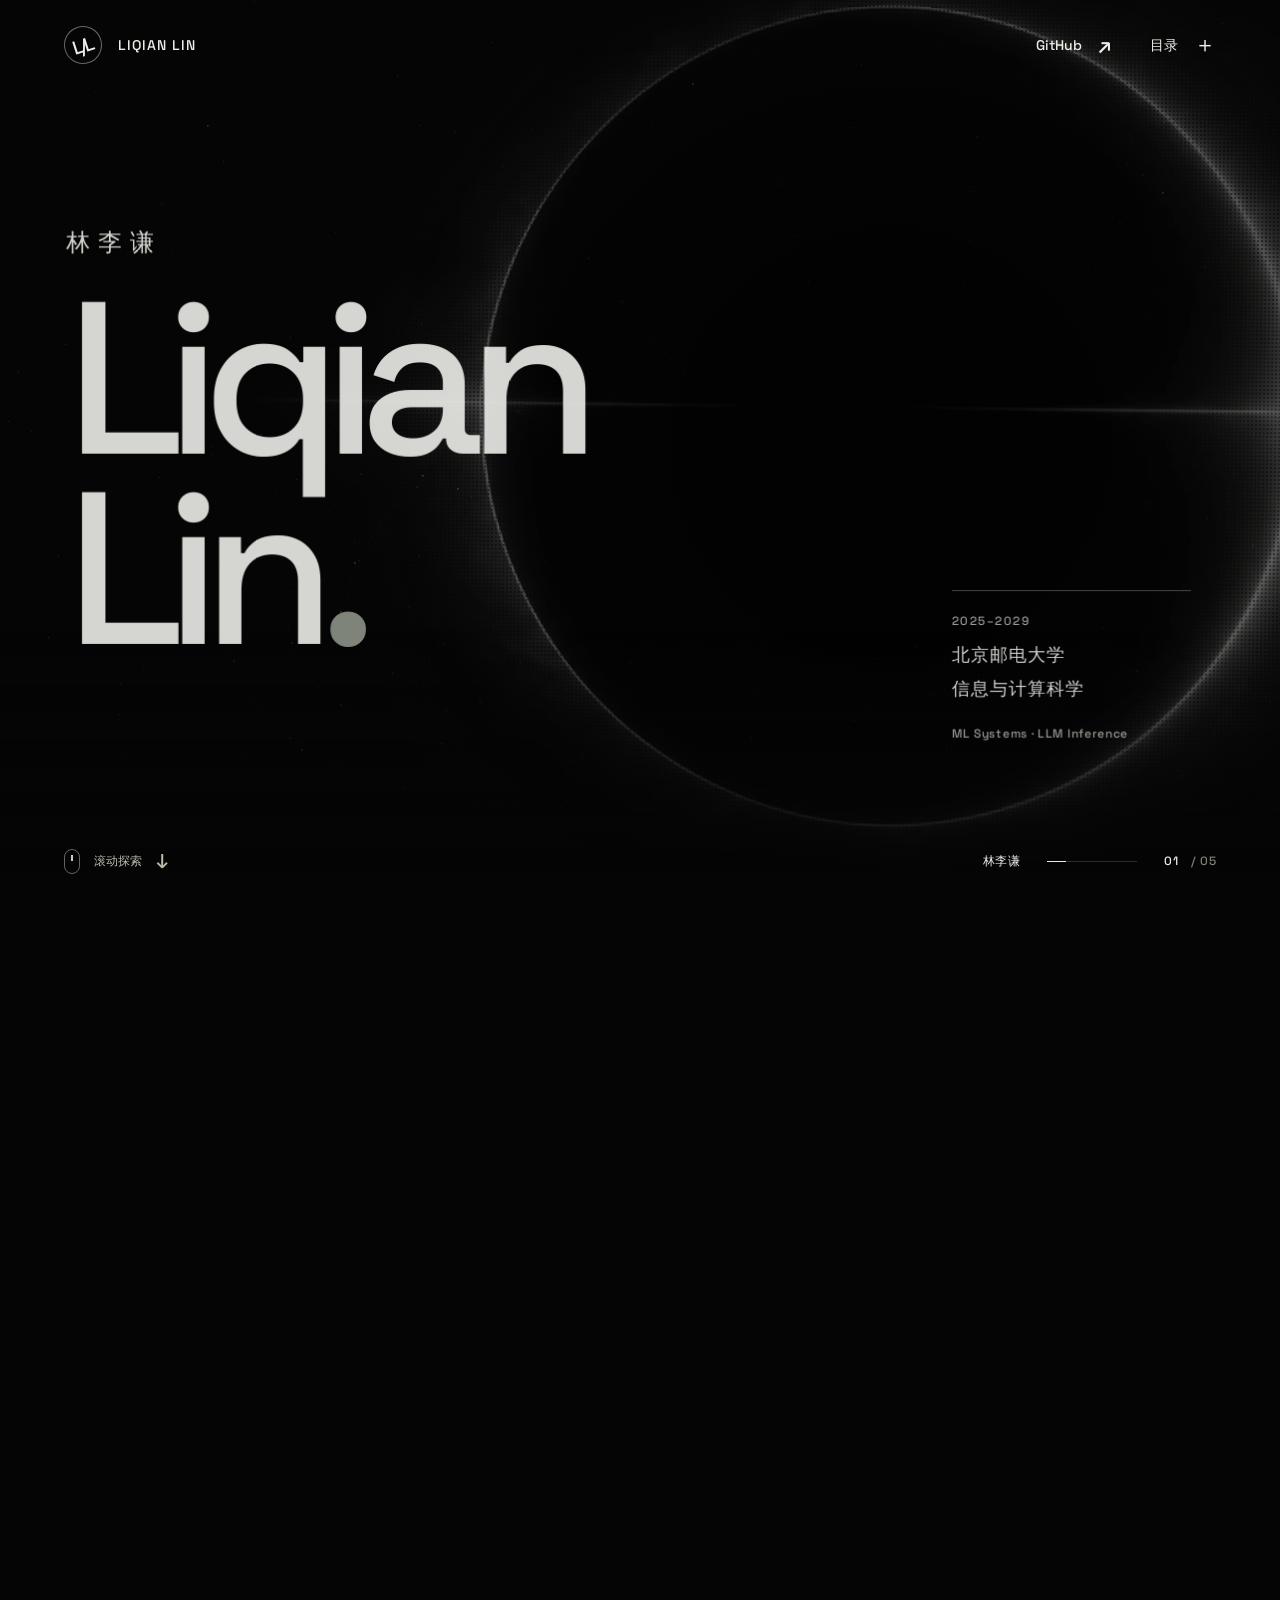
==== index.html @ a73f1a4a "Restore v6 and add BUPT study period" ====
<!doctype html>
<html lang="zh-CN">
<head>
  <meta charset="utf-8">
  <meta name="viewport" content="width=device-width,initial-scale=1">
  <meta name="theme-color" content="#050505">
  <meta name="description" content="林李谦 Liqian Lin，北京邮电大学信息与计算科学专业。vLLM、Mooncake 开源贡献，KV Cache 研究与博客。">
  <title>林李谦 Liqian Lin</title>
  <link rel="icon" href="./favicon.svg" type="image/svg+xml">
  <link rel="preload" href="./space-grotesk.ttf" as="font" type="font/ttf" crossorigin>
  <link rel="stylesheet" href="./styles.css?v=6-restored">
  <script src="./script.js?v=6-restored" defer></script>
  <script src="./activity.js?v=6" defer></script>
</head>
<body>
  <a class="skip-link" href="#home">跳到正文</a>
  <div class="universe" aria-hidden="true">
    <canvas id="star-field"></canvas>
    <div class="moon"><img src="./eclipse.webp" width="1672" height="941" alt=""><div class="moon-grain"></div></div>
    <div class="horizon"></div>
  </div>
  <header class="site-header">
    <a class="brand" href="#home" aria-label="林李谦 首页"><span class="brand-symbol" aria-hidden="true">L/L</span><span>LIQIAN LIN</span></a>
    <div class="header-actions"><a href="https://github.com/jacklin78911-collab" target="_blank" rel="noopener noreferrer">GitHub <span aria-hidden="true">↗</span></a><button id="index-toggle" aria-haspopup="dialog" aria-controls="site-index">目录 <span aria-hidden="true">＋</span></button></div>
  </header>

  <main class="chapters" aria-label="个人主页">
    <section class="chapter is-active" id="home" aria-labelledby="home-title" data-label="林李谦">
      <div class="chapter-content home-layout">
        <div class="hero-heading"><p class="kicker">林李谦</p><h1 id="home-title">Liqian<br>Lin<span class="name-period">.</span></h1></div>
        <div class="identity-details"><p class="study-period">2025–2029</p><p>北京邮电大学</p><p>信息与计算科学</p><span>ML Systems · LLM Inference</span></div>
        
      </div>
    </section>

    <section class="chapter" id="vllm" aria-labelledby="vllm-title" data-label="vLLM">
      <div class="chapter-content work-layout">
        <div class="work-heading"><p class="kicker">01 / OPEN SOURCE</p><h2 id="vllm-title">vLLM<span class="name-period">.</span></h2><p class="work-domain">KV OFFLOADING</p><div class="signal-diagram" aria-hidden="true"><span>REQUEST</span><i></i><span>CONTEXT</span><i></i><span>CACHE</span></div></div>
        <div class="work-copy">
          <p class="section-label">核心贡献</p>
          <h3>请求上下文<br>传入缓存策略。</h3>
          <p class="description">将 ReqContext 从 CPUOffloadingManager 传入 CachePolicy.touch，为感知请求的缓存策略提供上下文。</p>
          <div class="feed" id="vllm-feed" aria-label="vLLM 最近贡献"><a class="activity-row" href="https://github.com/vllm-project/vllm/pull/47744" target="_blank" rel="noopener noreferrer"><span class="activity-main"><strong>Pass request context to CPU offload cache policy touch</strong><small>#47744 · 2026.07.08</small></span><span class="pr-state merged">已合并</span><span class="link-arrow" aria-hidden="true">↗</span></a></div>
          <a class="inline-link" href="https://github.com/vllm-project/vllm/issues/45405" target="_blank" rel="noopener noreferrer">RFC #45405 <span>请求感知的 KV 驱逐策略</span><b aria-hidden="true">↗</b></a>
          <details class="research-detail"><summary>KV Cache 分层研究 <span aria-hidden="true">＋</span></summary><div><p>在报告的受控多轮负载中，前缀恢复将第二轮首 token 延迟从 661 ms 降至 158 ms。容量受限时，所测 LRU / ARC 未恢复完整前缀。</p><a class="inline-link" href="https://github.com/jacklin78911-collab/kv-cache-tiering-study/raw/main/kv-tiering-technical-report.pdf" target="_blank" rel="noopener noreferrer">技术报告 <b aria-hidden="true">↗</b></a><a class="inline-link" href="https://github.com/jacklin78911-collab/kv-cache-tiering-study" target="_blank" rel="noopener noreferrer">研究仓库 <b aria-hidden="true">↗</b></a></div></details>
          <p class="sync-status" id="vllm-sync">数据截至 2026.09.11</p>
        </div>
      </div>
    </section>

    <section class="chapter" id="mooncake" aria-labelledby="mooncake-title" data-label="Mooncake">
      <div class="chapter-content work-layout">
        <div class="work-heading"><p class="kicker">02 / OPEN SOURCE</p><h2 id="mooncake-title" class="moon-title">Moon<br>cake<span class="name-period">.</span></h2><p class="work-domain">TRANSFER ENGINE / TENT</p></div>
        <div class="work-copy">
          <h3>TCP 传输与资源管理。</h3>
          <p class="description">TCP 连接生命周期、并行通道、内存注册，以及传输任务的完成与回收。</p>
          <div class="feed" id="mooncake-feed" aria-label="Mooncake 最近贡献"><a class="activity-row" href="https://github.com/kvcache-ai/Mooncake/pull/4051" target="_blank" rel="noopener noreferrer"><span class="activity-main"><strong>[Bugfix] Fix GIL misuse in TENT Python guard exits</strong><small>#4051 · 2026.09.11</small></span><span class="pr-state open">进行中</span><span class="link-arrow" aria-hidden="true">↗</span></a><a class="activity-row" href="https://github.com/kvcache-ai/Mooncake/pull/4001" target="_blank" rel="noopener noreferrer"><span class="activity-main"><strong>[TENT] Fix standard TCP completion, permissions and task accounting</strong><small>#4001 · 2026.09.11</small></span><span class="pr-state merged">已合并</span><span class="link-arrow" aria-hidden="true">↗</span></a><a class="activity-row" href="https://github.com/kvcache-ai/Mooncake/pull/4002" target="_blank" rel="noopener noreferrer"><span class="activity-main"><strong>[TENT] Revoke registrations removed by failed batch rollback</strong><small>#4002 · 2026.09.11</small></span><span class="pr-state merged">已合并</span><span class="link-arrow" aria-hidden="true">↗</span></a></div>
          <a class="inline-link" href="https://github.com/kvcache-ai/Mooncake/pulls?q=is%3Apr+author%3Ajacklin78911-collab" target="_blank" rel="noopener noreferrer">全部贡献 <b aria-hidden="true">↗</b></a>
          <p class="sync-status" id="mooncake-sync">数据截至 2026.09.11</p>
        </div>
      </div>
    </section>

    <section class="chapter" id="glossa" aria-labelledby="glossa-title" data-label="Glossa">
      <div class="chapter-content work-layout">
        <div class="work-heading"><p class="kicker">03 / PROJECT</p><h2 id="glossa-title">Glossa<span class="name-period">.</span></h2><p class="work-domain">CHROME EXTENSION</p><span class="glossa-glyph" aria-hidden="true">[ g ]</span></div>
        <div class="work-copy glossa-copy"><p class="section-label">论文阅读工具</p><h3>阅读批注与<br>多模型提问。</h3><p class="description">保存原文与追问，回溯阅读来源；将问题带到多个模型的网页中讨论。</p><div class="glossa-example" aria-hidden="true"><span>01</span><div><span class="quote-line"></span><span class="quote-line short"></span><i></i><span class="question-line">?</span><span class="source-line">↗ source</span></div></div><a class="solid-link" href="https://github.com/jacklin78911-collab/glossa-github-repo" target="_blank" rel="noopener noreferrer">源码与安装 <span aria-hidden="true">↗</span></a></div>
      </div>
    </section>

    <section class="chapter" id="blog" aria-labelledby="blog-title" data-label="博客">
      <div class="chapter-content work-layout">
        <div class="work-heading"><p class="kicker">04 / BLOG</p><h2 id="blog-title">Notes<span class="name-period">.</span></h2><p class="work-domain">博客</p></div>
        <div class="work-copy blog-copy"><div class="blog-heading"><span>文章</span><span id="post-count">00</span></div><div id="posts"><p class="empty-posts">暂未发布文章。</p></div><a class="inline-link blog-github" href="https://github.com/jacklin78911-collab" target="_blank" rel="noopener noreferrer">@jacklin78911-collab <b aria-hidden="true">↗</b></a></div>
      </div>
    </section>
  </main>

  <footer class="scene-footer"><button class="next-scene" id="next-scene"><span class="wheel-icon" aria-hidden="true"><i></i></span><span id="scroll-label">滚动探索</span><span aria-hidden="true">↓</span></button><div class="scene-position"><span id="current-label">林李谦</span><span class="position-track"><i id="position-fill"></i></span><span id="current-number">01</span><span class="position-total">/ 05</span></div></footer>
  <dialog id="site-index" aria-labelledby="index-title"><div class="index-heading"><span id="index-title">目录</span><button id="index-close" aria-label="关闭目录">×</button></div><nav aria-label="章节导航"><a href="#home"><span>00</span>林李谦</a><a href="#vllm"><span>01</span>vLLM</a><a href="#mooncake"><span>02</span>Mooncake</a><a href="#glossa"><span>03</span>Glossa</a><a href="#blog"><span>04</span>博客</a></nav></dialog>
  <noscript><style>#index-toggle,.scene-footer{display:none}.chapter{min-height:100svh}.universe{opacity:.35}</style></noscript>
</body>
</html>
---- styles.css ----
@font-face{font-family:Space Grotesk;src:url('./space-grotesk.ttf') format('truetype');font-weight:500;font-style:normal;font-display:swap}
:root{color-scheme:dark;--paper:#eeeee9;--muted:#92948f;--line:#ffffff26;--gutter:clamp(24px,5vw,90px);--font:"Space Grotesk","PingFang SC","Microsoft YaHei",sans-serif}
*{box-sizing:border-box}
html{background:#050505;scrollbar-width:none}html::-webkit-scrollbar{display:none}
body{margin:0;color:var(--paper);font-family:var(--font);font-weight:400;-webkit-font-smoothing:antialiased;background:#050505}
a{color:inherit;text-decoration:none}button{font:inherit;color:inherit;background:none;border:0;cursor:pointer}button,a{-webkit-tap-highlight-color:transparent}::selection{background:#eee;color:#111}
button:focus-visible,a:focus-visible,summary:focus-visible{outline:2px solid #f7f7f0;outline-offset:6px}
.skip-link{position:fixed;left:24px;top:10px;z-index:50;background:white;color:black;padding:12px 18px;transform:translateY(-180%)}.skip-link:focus{transform:none}
.site-header{position:fixed;top:0;left:var(--gutter);right:var(--gutter);height:90px;z-index:20;display:flex;align-items:center;justify-content:space-between}
.brand{display:flex;align-items:center;gap:16px;font-size:14px;letter-spacing:1px}.brand-symbol{font-size:19px;letter-spacing:-3px;border:1px solid #ffffff65;border-radius:50%;width:38px;height:38px;display:grid;place-items:center;padding-right:3px;transform:rotate(-18deg)}
.header-actions{display:flex;align-items:center;gap:38px;font-size:14px}.header-actions a,.header-actions button{display:flex;align-items:center;gap:16px;padding:12px 0}.header-actions span{font-size:22px}
.universe{position:fixed;inset:0;overflow:hidden;pointer-events:none;isolation:isolate}
#star-field{position:absolute;inset:0;width:100%;height:100%;opacity:.85}
.moon{position:absolute;width:110vw;height:110vw;left:72%;top:49%;transform:translate(-50%,-50%);will-change:transform,opacity;mask-image:radial-gradient(ellipse,black 15%,transparent 66%)}
.moon img{position:absolute;width:178%;height:auto;left:50%;top:50%;transform:translate(-50%,-50%);max-width:none;opacity:.86}
.moon-grain{position:absolute;inset:0;background-image:radial-gradient(#050505 1.3px,transparent 1.5px);background-size:4px 4px;mask-image:radial-gradient(circle,transparent 12%,black 55%,transparent 68%);opacity:.75}
.horizon{position:absolute;left:0;right:0;bottom:0;height:30%;background:linear-gradient(0deg,#050505,transparent)}
.chapter{position:relative;min-height:100svh;display:flex;align-items:center;justify-content:center}
.chapter-content{position:relative;width:calc(100% - var(--gutter)*2);height:calc(100svh - 190px);min-height:340px;margin:auto}
.home-layout{display:flex;align-items:center}
.hero-heading .kicker{font-size:24px;letter-spacing:8px;margin-bottom:24px;color:#ecece5}
h1{font-size:clamp(100px,min(17vw,26vh),240px);font-weight:500;letter-spacing:-.085em;line-height:.88;margin:0}
.name-period{color:#8d9488}
.identity-details{position:absolute;right:2%;bottom:8%;width:240px;padding-top:22px;border-top:1px solid #ffffff50}
.identity-details p{margin:0 0 8px;font-size:18px;letter-spacing:1px;line-height:1.45}
.identity-details span{display:block;margin-top:24px;color:#a8ada3;font-size:12px;letter-spacing:.7px}
.kicker{font-size:12px;letter-spacing:2.2px;color:#a7aaa1;margin:0 0 30px;line-height:1.5}
.work-layout{display:grid;grid-template-columns:minmax(0,1.1fr) minmax(0,1fr);gap:8%;align-items:center}
.work-heading{position:relative;align-self:center}
.work-heading h2{font-size:clamp(68px,10.5vw,165px);font-weight:500;letter-spacing:-.078em;line-height:.9;margin:0 0 32px}
.work-domain{font-size:12px;letter-spacing:2px;color:#a4aaa0;margin:0;line-height:1.8}
.work-copy{max-height:100%;overflow-y:auto;overflow-x:hidden;padding:4px 4px 8px;scrollbar-width:thin;scrollbar-color:#444 transparent;overscroll-behavior-y:auto}
.section-label{margin:0 0 22px;color:#a7ada1;font-size:12px;letter-spacing:1px}
.work-copy h3{font-size:clamp(27px,2.65vw,40px);font-weight:500;letter-spacing:-1px;line-height:1.35;margin:0 0 22px}
.description{font-size:16px;color:#bec1b8;line-height:1.85;margin:0 0 25px;overflow-wrap:anywhere}
.signal-diagram{display:flex;gap:12px;align-items:center;color:#88917f;font-size:10px;letter-spacing:1px;margin-top:74px;max-width:330px}
.signal-diagram i{height:1px;background:linear-gradient(90deg,#ffffff20,#ffffff70);flex:1;min-width:15px;position:relative}.signal-diagram i::after{content:"";position:absolute;width:4px;height:4px;right:0;top:-1.5px;background:#b9c2af}
.feed{border-top:1px solid var(--line);margin:0}
.activity-row{display:flex;gap:14px;align-items:center;padding:16px 0;border-bottom:1px solid var(--line);transition:background .2s,padding .25s;min-width:0}
.activity-row:hover{padding-left:8px;background:#ffffff04}
.activity-main{min-width:0;flex:1}.activity-main strong{font-size:14px;font-weight:500;line-height:1.55;display:block;overflow-wrap:anywhere}.activity-main small{font-size:12px;color:#8f9786;display:block;margin-top:6px;line-height:1.5}
.pr-state{font-size:11px;white-space:nowrap;color:#aeb89e;align-self:flex-start;margin-top:4px}.pr-state.merged{color:#c2bfd7}.pr-state.closed{color:#a09790}.link-arrow{font-size:20px;align-self:flex-start;margin-top:2px;color:#a7aca0}
.inline-link{display:flex;align-items:center;gap:14px;font-size:13px;line-height:1.7;padding:15px 0;color:#e0e5d7}.inline-link>span{font-size:12px;color:#939c88}.inline-link b{font-size:19px;font-weight:400;margin-left:auto;transition:transform .2s}.inline-link:hover b{transform:translate(3px,-3px)}
.research-detail{border-top:1px solid var(--line);border-bottom:1px solid var(--line);font-size:13px}.research-detail summary{display:flex;align-items:center;justify-content:space-between;list-style:none;padding:15px 0;cursor:pointer}.research-detail summary::-webkit-details-marker{display:none}.research-detail summary span{font-size:19px;transition:transform .2s}.research-detail[open] summary span{transform:rotate(45deg)}.research-detail>div{padding:0 0 10px}.research-detail p{font-size:14px;line-height:1.8;color:#a4ae99;margin:0 0 8px}.research-detail .inline-link{display:inline-flex;margin-right:28px;padding:7px 0}
.sync-status{font-size:11px;color:#858d7c;letter-spacing:.1px;margin:14px 0 0;line-height:1.5}
.glossa-glyph{display:block;font-size:74px;letter-spacing:-5px;margin-top:45px;color:#a6b79780}
.glossa-example{display:flex;gap:22px;border-top:1px solid var(--line);border-bottom:1px solid var(--line);padding:24px 0 20px;margin:8px 0 27px;color:#87947c}.glossa-example>span{font-size:12px}.glossa-example>div{position:relative;flex:1;padding:0 0 8px}.quote-line{display:block;height:3px;background:#bec8b440;width:82%;margin:8px 0 13px}.quote-line.short{width:56%}.glossa-example i{display:block;height:26px;border-left:1px solid #bcc6ad50;margin:19px 0 8px 12px}.question-line{display:block;width:29px;height:29px;text-align:center;line-height:27px;border:1px solid #bac6aa60;border-radius:50%;font-size:15px}.source-line{position:absolute;right:0;bottom:12px;font-size:12px}
.solid-link{display:inline-flex;align-items:center;justify-content:space-between;gap:55px;background:#e2e7da;color:#111810;padding:14px 20px;font-size:14px;border-radius:2px;box-shadow:0 3px 0 #646e59;transition:transform .3s,box-shadow .3s}.solid-link span{font-size:21px}.solid-link:hover{transform:translateY(-4px);box-shadow:0 7px 0 #424b38}.solid-link:active{transform:translateY(2px);box-shadow:0 1px 0 #646e59}
.blog-copy{min-height:240px;display:flex;flex-direction:column}.blog-heading{display:flex;justify-content:space-between;padding-bottom:17px;border-bottom:1px solid var(--line);font-size:13px;color:#b6bdac}.empty-posts{font-size:18px;color:#a0aa93;margin:50px 0 80px}.blog-github{margin-top:auto;font-size:12px;color:#a0aa93}.post-row{display:block;border-bottom:1px solid var(--line);padding:20px 0}.post-row small{font-size:12px;color:var(--muted)}.post-row h3{font-size:20px;line-height:1.5;margin:10px 0}.post-row p{font-size:14px;color:#aeb8a1;line-height:1.8;margin:0}
.scene-footer{position:fixed;bottom:0;left:var(--gutter);right:var(--gutter);height:78px;z-index:20;display:flex;align-items:center;justify-content:space-between;gap:20px}
.next-scene{display:flex;align-items:center;gap:14px;font-size:12px;color:#b6bfab;padding:10px 0}.next-scene:disabled{cursor:default;opacity:.5}.next-scene>span:last-child{font-size:20px}
.wheel-icon{width:16px;height:25px;border:1px solid #ffffff60;border-radius:9px;position:relative}.wheel-icon i{position:absolute;width:2px;height:6px;left:6px;top:5px;background:#c7cfc0}
.scene-position{display:flex;align-items:center;gap:13px;font-size:12px;letter-spacing:.5px}.position-total{color:#7b8571}.position-track{width:90px;height:1px;background:#ffffff28;margin:0 14px}.position-track i{display:block;height:1px;width:20%;background:#e7eee0;transform-origin:left}
#site-index{position:fixed;inset:0;margin:0 0 0 auto;width:min(440px,100%);max-width:100%;height:100%;max-height:100%;background:#10120fee;color:#f0f3e9;border:0;border-left:1px solid #ffffff30;padding:25px 42px;backdrop-filter:blur(25px);z-index:100}#site-index::backdrop{background:#0009;backdrop-filter:blur(7px)}
.index-heading{display:flex;justify-content:space-between;align-items:center;height:50px;font-size:12px;color:#a4af98}.index-heading button{font-size:32px;padding:8px}
#site-index nav{display:flex;flex-direction:column;margin-top:60px}#site-index nav a{display:flex;align-items:baseline;gap:28px;font-size:29px;letter-spacing:-1px;padding:22px 0;border-bottom:1px solid var(--line)}#site-index nav a span{font-size:12px;color:#89977a;letter-spacing:0}#site-index nav a:hover{padding-left:7px}
.js{scroll-snap-type:y mandatory}
.js .chapter{position:fixed;inset:0;opacity:0;pointer-events:none;min-height:0;will-change:opacity,transform;transform:translate3d(0,70px,0)}
.js .chapter.is-active{pointer-events:auto}
.scroll-step{height:100svh;scroll-snap-align:start;scroll-snap-stop:always}
@media(min-width:1500px){.chapter-content{height:calc(100svh - 220px);max-width:1600px}.work-copy{max-width:590px}.description{font-size:18px}.activity-main strong{font-size:16px}.activity-row{padding:20px 0}.inline-link{font-size:14px}.section-label{font-size:14px}.hero-heading .kicker{font-size:28px}.identity-details{width:300px}.identity-details p{font-size:21px}}
@media(max-width:1000px){.work-layout{grid-template-columns:minmax(0,.95fr) minmax(0,1.1fr);gap:7%}.work-heading h2{font-size:clamp(62px,10vw,100px)}.activity-row{gap:10px;padding:13px 0}.activity-main strong{font-size:13px}.link-arrow{display:none}.work-copy h3{font-size:28px}.description{font-size:15px}.section-label{margin-bottom:18px}.identity-details{right:0;width:210px}.hero-heading .kicker{font-size:22px}}
@media(max-width:700px){
  :root{--gutter:24px}.site-header{height:74px}.brand{gap:10px;font-size:11px;letter-spacing:.4px}.brand-symbol{width:31px;height:31px;font-size:16px}.header-actions{gap:22px;font-size:12px}.header-actions a,.header-actions button{gap:8px}.header-actions span{font-size:18px}
  .chapter-content{height:calc(100svh - 154px);min-height:0}.home-layout{align-items:flex-start;padding-top:12vh}.hero-heading .kicker{font-size:20px;margin-bottom:23px}.hero-heading h1{font-size:clamp(104px,23vw,160px);letter-spacing:-.08em}.identity-details{bottom:5%;right:0;left:0;width:100%;padding-top:20px}.identity-details p{font-size:16px;margin-bottom:7px}.identity-details span{font-size:11px;margin-top:17px}
  .work-layout{display:flex;flex-direction:column;align-items:stretch;gap:26px;justify-content:center}.work-heading{align-self:stretch}.kicker{font-size:11px;letter-spacing:1.4px;margin-bottom:16px}.work-heading h2{font-size:clamp(57px,15vw,90px);letter-spacing:-.07em;line-height:.95;margin-bottom:15px}.moon-title br{display:none}.work-domain{font-size:10px;letter-spacing:1.4px}.signal-diagram,.glossa-glyph{display:none}
  .work-copy{max-height:calc(100% - 145px);padding:0 2px 5px;flex-shrink:1}.section-label{display:none}.work-copy h3{font-size:22px;line-height:1.4;margin-bottom:13px}.work-copy h3 br{display:none}.description{font-size:14px;line-height:1.8;margin-bottom:18px}.activity-row{padding:12px 0;gap:10px}.activity-main strong{font-size:13px}.activity-main small{font-size:11px;margin-top:4px}.pr-state{font-size:10px}.inline-link{font-size:12px;padding:12px 0;gap:10px}.inline-link>span{font-size:11px}.research-detail{font-size:12px}.research-detail summary{padding:12px 0}.research-detail p{font-size:13px}.sync-status{font-size:10px;margin-top:10px}
  .glossa-example{padding:15px 0;margin:0 0 20px}.quote-line{margin:6px 0 10px}.glossa-example i{height:13px;margin-top:10px}.solid-link{font-size:13px;padding:11px 17px}.blog-copy{min-height:240px}.blog-heading{font-size:12px}.empty-posts{font-size:17px;margin:40px 0 60px}
  .scene-footer{height:66px;gap:12px}.next-scene{font-size:11px;gap:10px}.scene-position{font-size:11px;gap:8px}.position-track{width:36px;margin:0 4px}#current-label{display:none}
  .moon{width:170vw;left:80%;top:38%;opacity:.65}.horizon{height:45%}
}
@media(max-height:680px) and (min-width:701px){.site-header{height:72px}.chapter-content{height:calc(100svh - 154px)}.scene-footer{height:64px}.work-copy h3{font-size:27px;margin-bottom:16px}.description{font-size:14px;line-height:1.75;margin-bottom:18px}.section-label{margin-bottom:15px}.activity-row{padding:11px 0}.research-detail summary{padding:11px 0}.work-heading h2{font-size:clamp(68px,10vw,130px)}.signal-diagram{margin-top:45px}}
@media(max-width:360px){:root{--gutter:20px}.header-actions{gap:15px}.brand{font-size:10px}.work-layout{gap:20px}.work-copy h3{font-size:20px}.work-heading h2{font-size:54px}.work-domain{font-size:9px}.activity-main strong{font-size:12px}.pr-state{font-size:9px}}
@media(prefers-reduced-motion:reduce){*,*::before,*::after{scroll-behavior:auto!important;transition:none!important;animation:none!important}.js .chapter{transform:none!important}.solid-link:hover,.solid-link:active{transform:none}}


.pr-state,.sync-status{font-size:12px}
@media(max-width:700px){.description{font-size:16px}.activity-main small,.pr-state,.sync-status{font-size:12px}.feed .activity-row:nth-child(n+3){display:none}}
html:has(#site-index[open]){overflow:hidden}

.identity-details .study-period{font-size:12px;letter-spacing:1.5px;color:#a8ada3;margin-bottom:12px}
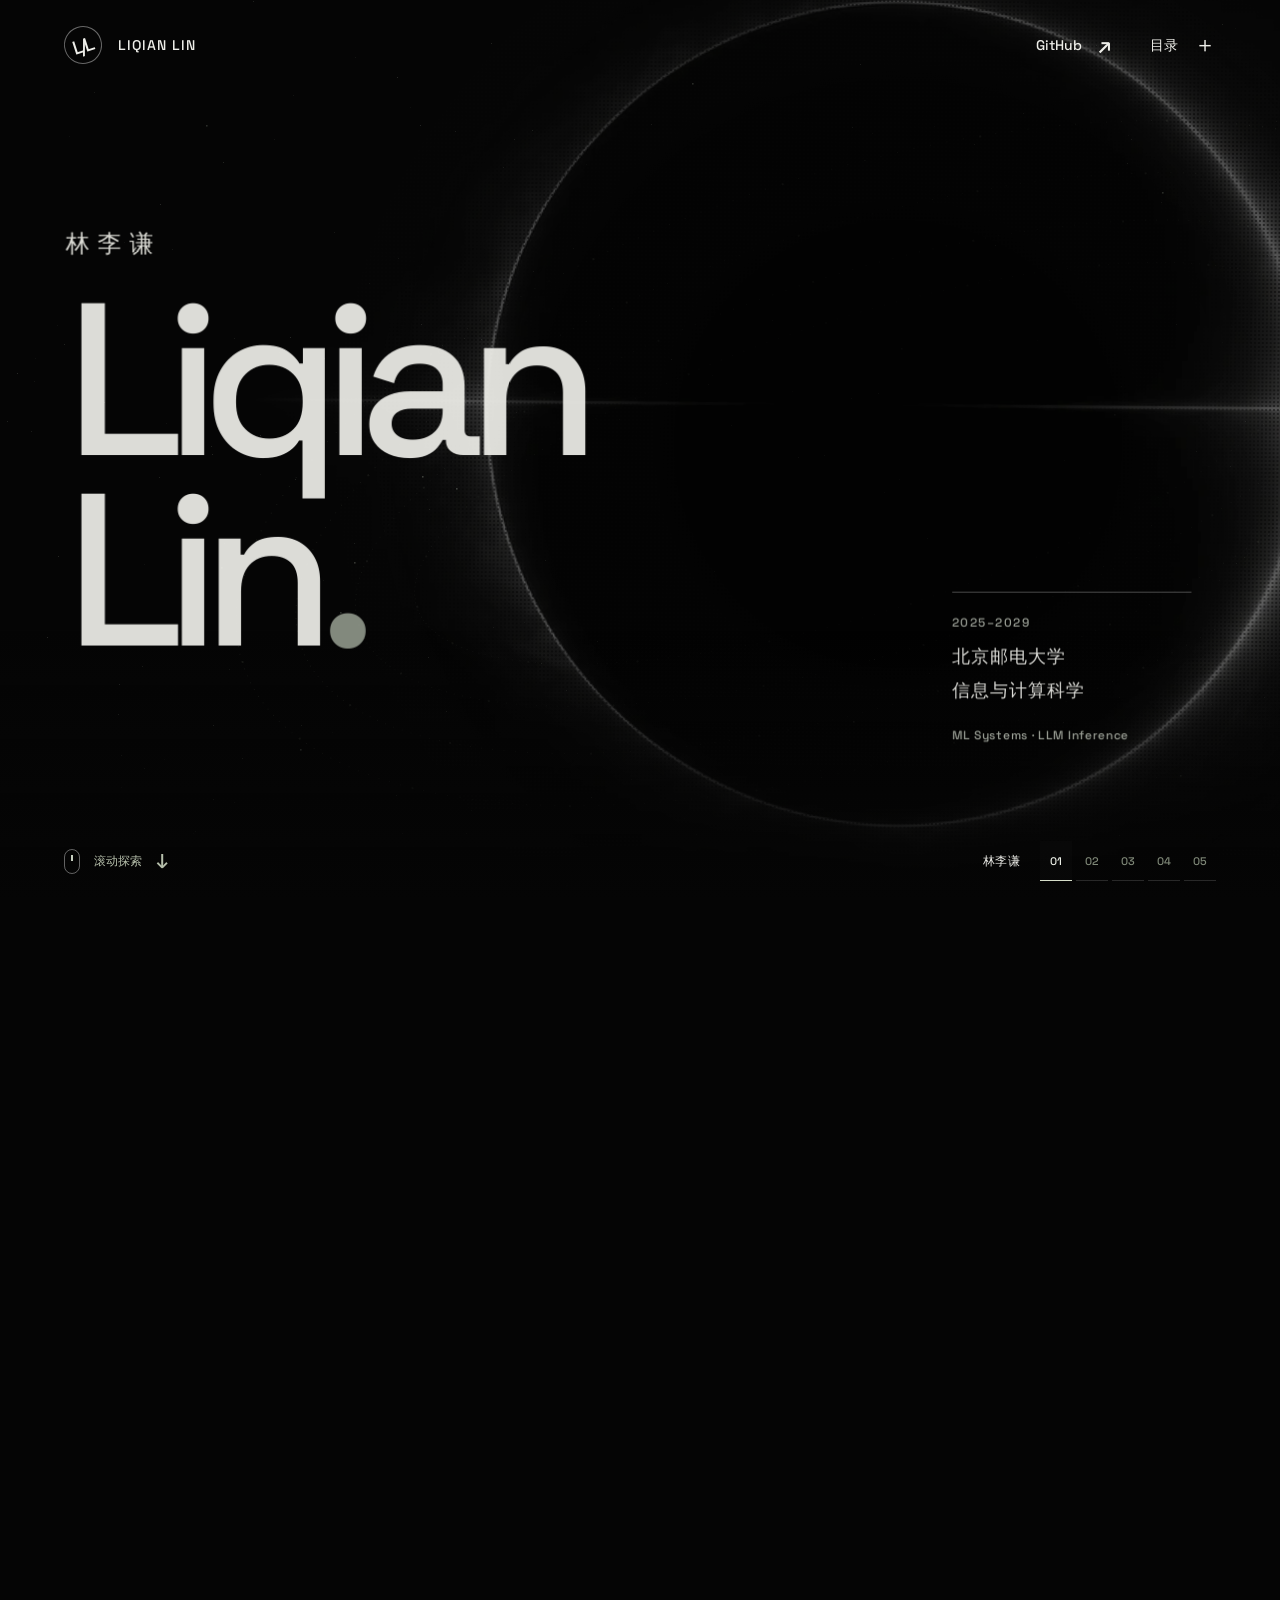
==== commit 717f110b: "Polish v6 navigation and featured contributions" ====
--- a/index.html
+++ b/index.html
@@ -8,9 +8,9 @@
   <title>林李谦 Liqian Lin</title>
   <link rel="icon" href="./favicon.svg" type="image/svg+xml">
   <link rel="preload" href="./space-grotesk.ttf" as="font" type="font/ttf" crossorigin>
-  <link rel="stylesheet" href="./styles.css?v=6-restored">
-  <script src="./script.js?v=6-restored" defer></script>
-  <script src="./activity.js?v=6" defer></script>
+  <link rel="stylesheet" href="./styles.css?v=6-polish">
+  <script src="./script.js?v=6-polish" defer></script>
+  <script src="./activity.js?v=6-polish" defer></script>
 </head>
 <body>
   <a class="skip-link" href="#home">跳到正文</a>
@@ -36,14 +36,14 @@
     <section class="chapter" id="vllm" aria-labelledby="vllm-title" data-label="vLLM">
       <div class="chapter-content work-layout">
         <div class="work-heading"><p class="kicker">01 / OPEN SOURCE</p><h2 id="vllm-title">vLLM<span class="name-period">.</span></h2><p class="work-domain">KV OFFLOADING</p><div class="signal-diagram" aria-hidden="true"><span>REQUEST</span><i></i><span>CONTEXT</span><i></i><span>CACHE</span></div></div>
-        <div class="work-copy">
-          <p class="section-label">核心贡献</p>
+        <div class="work-copy vllm-copy">
           <h3>请求上下文<br>传入缓存策略。</h3>
-          <p class="description">将 ReqContext 从 CPUOffloadingManager 传入 CachePolicy.touch，为感知请求的缓存策略提供上下文。</p>
-          <div class="feed" id="vllm-feed" aria-label="vLLM 最近贡献"><a class="activity-row" href="https://github.com/vllm-project/vllm/pull/47744" target="_blank" rel="noopener noreferrer"><span class="activity-main"><strong>Pass request context to CPU offload cache policy touch</strong><small>#47744 · 2026.07.08</small></span><span class="pr-state merged">已合并</span><span class="link-arrow" aria-hidden="true">↗</span></a></div>
-          <a class="inline-link" href="https://github.com/vllm-project/vllm/issues/45405" target="_blank" rel="noopener noreferrer">RFC #45405 <span>请求感知的 KV 驱逐策略</span><b aria-hidden="true">↗</b></a>
-          <details class="research-detail"><summary>KV Cache 分层研究 <span aria-hidden="true">＋</span></summary><div><p>在报告的受控多轮负载中，前缀恢复将第二轮首 token 延迟从 661 ms 降至 158 ms。容量受限时，所测 LRU / ARC 未恢复完整前缀。</p><a class="inline-link" href="https://github.com/jacklin78911-collab/kv-cache-tiering-study/raw/main/kv-tiering-technical-report.pdf" target="_blank" rel="noopener noreferrer">技术报告 <b aria-hidden="true">↗</b></a><a class="inline-link" href="https://github.com/jacklin78911-collab/kv-cache-tiering-study" target="_blank" rel="noopener noreferrer">研究仓库 <b aria-hidden="true">↗</b></a></div></details>
-          <p class="sync-status" id="vllm-sync">数据截至 2026.09.11</p>
+          <p class="description">将请求上下文 ReqContext 接入 CPU KV Cache 的策略接口。</p>
+          <a class="featured-contribution" href="https://github.com/vllm-project/vllm/pull/47744" target="_blank" rel="noopener noreferrer"><span><small>代表贡献 · 已合并 · #47744</small><strong>请求上下文 → CachePolicy.touch</strong></span><span class="featured-arrow" aria-hidden="true">↗</span></a>
+          <div class="feed-heading"><span>最近动态</span><a href="https://github.com/vllm-project/vllm/pulls?q=is%3Apr+author%3Ajacklin78911-collab" target="_blank" rel="noopener noreferrer">全部贡献 <span aria-hidden="true">↗</span></a></div>
+          <div class="feed" id="vllm-feed" aria-label="vLLM 最近动态"><a class="activity-row" href="https://github.com/vllm-project/vllm/pull/56836" target="_blank" rel="noopener noreferrer"><span class="activity-main"><strong>Bound unanswered P2P lookup waits</strong><small>#56836 · 2026.09.15</small></span><span class="pr-state open">进行中</span><span class="link-arrow" aria-hidden="true">↗</span></a></div>
+          <details class="research-detail"><summary>研究与设计说明 <span aria-hidden="true">＋</span></summary><div><a class="inline-link" href="https://github.com/vllm-project/vllm/issues/45405" target="_blank" rel="noopener noreferrer">RFC #45405 <span>请求感知的 KV 驱逐策略</span><b aria-hidden="true">↗</b></a><p>KV Cache 分层研究：在报告的受控多轮负载中，前缀恢复将第二轮首 token 延迟从 661 ms 降至 158 ms。容量受限时，所测 LRU / ARC 未恢复完整前缀。</p><a class="inline-link" href="https://github.com/jacklin78911-collab/kv-cache-tiering-study/raw/main/kv-tiering-technical-report.pdf" target="_blank" rel="noopener noreferrer">技术报告 <b aria-hidden="true">↗</b></a><a class="inline-link" href="https://github.com/jacklin78911-collab/kv-cache-tiering-study" target="_blank" rel="noopener noreferrer">研究仓库 <b aria-hidden="true">↗</b></a></div></details>
+          <p class="sync-status" id="vllm-sync" data-snapshot="2026.09.15">数据截至 2026.09.15</p>
         </div>
       </div>
     </section>
@@ -56,7 +56,7 @@
           <p class="description">TCP 连接生命周期、并行通道、内存注册，以及传输任务的完成与回收。</p>
           <div class="feed" id="mooncake-feed" aria-label="Mooncake 最近贡献"><a class="activity-row" href="https://github.com/kvcache-ai/Mooncake/pull/4051" target="_blank" rel="noopener noreferrer"><span class="activity-main"><strong>[Bugfix] Fix GIL misuse in TENT Python guard exits</strong><small>#4051 · 2026.09.11</small></span><span class="pr-state open">进行中</span><span class="link-arrow" aria-hidden="true">↗</span></a><a class="activity-row" href="https://github.com/kvcache-ai/Mooncake/pull/4001" target="_blank" rel="noopener noreferrer"><span class="activity-main"><strong>[TENT] Fix standard TCP completion, permissions and task accounting</strong><small>#4001 · 2026.09.11</small></span><span class="pr-state merged">已合并</span><span class="link-arrow" aria-hidden="true">↗</span></a><a class="activity-row" href="https://github.com/kvcache-ai/Mooncake/pull/4002" target="_blank" rel="noopener noreferrer"><span class="activity-main"><strong>[TENT] Revoke registrations removed by failed batch rollback</strong><small>#4002 · 2026.09.11</small></span><span class="pr-state merged">已合并</span><span class="link-arrow" aria-hidden="true">↗</span></a></div>
           <a class="inline-link" href="https://github.com/kvcache-ai/Mooncake/pulls?q=is%3Apr+author%3Ajacklin78911-collab" target="_blank" rel="noopener noreferrer">全部贡献 <b aria-hidden="true">↗</b></a>
-          <p class="sync-status" id="mooncake-sync">数据截至 2026.09.11</p>
+          <p class="sync-status" id="mooncake-sync" data-snapshot="2026.09.11">数据截至 2026.09.11</p>
         </div>
       </div>
     </section>
@@ -76,7 +76,7 @@
     </section>
   </main>
 
-  <footer class="scene-footer"><button class="next-scene" id="next-scene"><span class="wheel-icon" aria-hidden="true"><i></i></span><span id="scroll-label">滚动探索</span><span aria-hidden="true">↓</span></button><div class="scene-position"><span id="current-label">林李谦</span><span class="position-track"><i id="position-fill"></i></span><span id="current-number">01</span><span class="position-total">/ 05</span></div></footer>
+  <footer class="scene-footer"><button class="next-scene" id="next-scene"><span class="wheel-icon" aria-hidden="true"><i></i></span><span id="scroll-label">滚动探索</span><span aria-hidden="true">↓</span></button><div class="scene-position"><span id="current-label">林李谦</span><nav class="chapter-nav" aria-label="章节快捷导航"><a href="#home" aria-label="首页" data-label="首页">01</a><a href="#vllm" aria-label="vLLM" data-label="vLLM">02</a><a href="#mooncake" aria-label="Mooncake" data-label="Mooncake">03</a><a href="#glossa" aria-label="Glossa" data-label="Glossa">04</a><a href="#blog" aria-label="博客" data-label="博客">05</a></nav></div></footer>
   <dialog id="site-index" aria-labelledby="index-title"><div class="index-heading"><span id="index-title">目录</span><button id="index-close" aria-label="关闭目录">×</button></div><nav aria-label="章节导航"><a href="#home"><span>00</span>林李谦</a><a href="#vllm"><span>01</span>vLLM</a><a href="#mooncake"><span>02</span>Mooncake</a><a href="#glossa"><span>03</span>Glossa</a><a href="#blog"><span>04</span>博客</a></nav></dialog>
   <noscript><style>#index-toggle,.scene-footer{display:none}.chapter{min-height:100svh}.universe{opacity:.35}</style></noscript>
 </body>
--- a/styles.css
+++ b/styles.css
@@ -50,10 +50,11 @@
 .scene-footer{position:fixed;bottom:0;left:var(--gutter);right:var(--gutter);height:78px;z-index:20;display:flex;align-items:center;justify-content:space-between;gap:20px}
 .next-scene{display:flex;align-items:center;gap:14px;font-size:12px;color:#b6bfab;padding:10px 0}.next-scene:disabled{cursor:default;opacity:.5}.next-scene>span:last-child{font-size:20px}
 .wheel-icon{width:16px;height:25px;border:1px solid #ffffff60;border-radius:9px;position:relative}.wheel-icon i{position:absolute;width:2px;height:6px;left:6px;top:5px;background:#c7cfc0}
-.scene-position{display:flex;align-items:center;gap:13px;font-size:12px;letter-spacing:.5px}.position-total{color:#7b8571}.position-track{width:90px;height:1px;background:#ffffff28;margin:0 14px}.position-track i{display:block;height:1px;width:20%;background:#e7eee0;transform-origin:left}
+.scene-position{display:flex;align-items:center;gap:20px;font-size:12px;letter-spacing:.5px}
+.chapter-nav{display:flex;gap:4px}.chapter-nav a{position:relative;display:grid;place-items:center;width:32px;height:40px;font-size:11px;color:#7f8878;border-bottom:1px solid #ffffff25;transition:color .2s,border-color .2s,background .2s}.chapter-nav a[aria-current="page"]{color:#edf1e8;border-color:#d6dec9;background:#ffffff04}.chapter-nav a:hover{color:#edf1e8;border-color:#89977b}.chapter-nav a::before{content:attr(data-label);position:absolute;bottom:calc(100% + 8px);left:50%;transform:translateX(-50%);opacity:0;pointer-events:none;color:#edf1e8;background:#151811;padding:6px 9px;border:1px solid #ffffff20;white-space:nowrap;font-size:11px;transition:opacity .2s}.chapter-nav a:hover::before,.chapter-nav a:focus-visible::before{opacity:1}.chapter-nav a:last-child::before{left:auto;right:0;transform:none}
 #site-index{position:fixed;inset:0;margin:0 0 0 auto;width:min(440px,100%);max-width:100%;height:100%;max-height:100%;background:#10120fee;color:#f0f3e9;border:0;border-left:1px solid #ffffff30;padding:25px 42px;backdrop-filter:blur(25px);z-index:100}#site-index::backdrop{background:#0009;backdrop-filter:blur(7px)}
 .index-heading{display:flex;justify-content:space-between;align-items:center;height:50px;font-size:12px;color:#a4af98}.index-heading button{font-size:32px;padding:8px}
-#site-index nav{display:flex;flex-direction:column;margin-top:60px}#site-index nav a{display:flex;align-items:baseline;gap:28px;font-size:29px;letter-spacing:-1px;padding:22px 0;border-bottom:1px solid var(--line)}#site-index nav a span{font-size:12px;color:#89977a;letter-spacing:0}#site-index nav a:hover{padding-left:7px}
+#site-index nav{display:flex;flex-direction:column;margin-top:60px}#site-index nav a{display:flex;align-items:baseline;gap:28px;font-size:29px;letter-spacing:-1px;padding:22px 0;border-bottom:1px solid var(--line)}#site-index nav a span{font-size:12px;color:#89977a;letter-spacing:0}#site-index nav a:hover{padding-left:7px}#site-index nav a[aria-current="page"]{color:#fff;border-bottom-color:#d6dec9}#site-index nav a[aria-current="page"] span{color:#d6dec9}
 .js{scroll-snap-type:y mandatory}
 .js .chapter{position:fixed;inset:0;opacity:0;pointer-events:none;min-height:0;will-change:opacity,transform;transform:translate3d(0,70px,0)}
 .js .chapter.is-active{pointer-events:auto}
@@ -66,7 +67,7 @@
   .work-layout{display:flex;flex-direction:column;align-items:stretch;gap:26px;justify-content:center}.work-heading{align-self:stretch}.kicker{font-size:11px;letter-spacing:1.4px;margin-bottom:16px}.work-heading h2{font-size:clamp(57px,15vw,90px);letter-spacing:-.07em;line-height:.95;margin-bottom:15px}.moon-title br{display:none}.work-domain{font-size:10px;letter-spacing:1.4px}.signal-diagram,.glossa-glyph{display:none}
   .work-copy{max-height:calc(100% - 145px);padding:0 2px 5px;flex-shrink:1}.section-label{display:none}.work-copy h3{font-size:22px;line-height:1.4;margin-bottom:13px}.work-copy h3 br{display:none}.description{font-size:14px;line-height:1.8;margin-bottom:18px}.activity-row{padding:12px 0;gap:10px}.activity-main strong{font-size:13px}.activity-main small{font-size:11px;margin-top:4px}.pr-state{font-size:10px}.inline-link{font-size:12px;padding:12px 0;gap:10px}.inline-link>span{font-size:11px}.research-detail{font-size:12px}.research-detail summary{padding:12px 0}.research-detail p{font-size:13px}.sync-status{font-size:10px;margin-top:10px}
   .glossa-example{padding:15px 0;margin:0 0 20px}.quote-line{margin:6px 0 10px}.glossa-example i{height:13px;margin-top:10px}.solid-link{font-size:13px;padding:11px 17px}.blog-copy{min-height:240px}.blog-heading{font-size:12px}.empty-posts{font-size:17px;margin:40px 0 60px}
-  .scene-footer{height:66px;gap:12px}.next-scene{font-size:11px;gap:10px}.scene-position{font-size:11px;gap:8px}.position-track{width:36px;margin:0 4px}#current-label{display:none}
+  .scene-footer{height:66px;gap:12px}.next-scene{font-size:11px;gap:10px}.scene-position{font-size:11px;gap:8px}.chapter-nav{gap:2px}.chapter-nav a{width:28px;height:40px}#current-label{display:none}
   .moon{width:170vw;left:80%;top:38%;opacity:.65}.horizon{height:45%}
 }
 @media(max-height:680px) and (min-width:701px){.site-header{height:72px}.chapter-content{height:calc(100svh - 154px)}.scene-footer{height:64px}.work-copy h3{font-size:27px;margin-bottom:16px}.description{font-size:14px;line-height:1.75;margin-bottom:18px}.section-label{margin-bottom:15px}.activity-row{padding:11px 0}.research-detail summary{padding:11px 0}.work-heading h2{font-size:clamp(68px,10vw,130px)}.signal-diagram{margin-top:45px}}
@@ -79,3 +80,7 @@
 html:has(#site-index[open]){overflow:hidden}
 
 .identity-details .study-period{font-size:12px;letter-spacing:1.5px;color:#a8ada3;margin-bottom:12px}
+
+.featured-contribution{display:flex;justify-content:space-between;align-items:center;gap:14px;padding:15px 17px;border:1px solid #a2af8a42;background:linear-gradient(120deg,#c0cbaa0b,transparent);transition:border-color .2s,background .2s}.featured-contribution small{display:block;font-size:12px;line-height:1.5;color:#c2bfd7;margin-bottom:5px}.featured-contribution strong{display:block;font-size:15px;font-weight:500;line-height:1.55}.featured-arrow{font-size:22px;color:#aeb99e}.featured-contribution:hover{border-color:#acb99b;background:#c0cbaa0b}.feed-heading{display:flex;align-items:center;justify-content:space-between;gap:12px;margin-top:22px;padding-bottom:12px;font-size:12px;color:#949e88}.feed-heading a{color:#c7d0bb;padding:5px 0}.feed-heading a span{margin-left:8px}.feed-empty{margin:0;padding:17px 0;color:#949e88;font-size:13px;border-bottom:1px solid var(--line)}.vllm-copy .research-detail{border-top:0}.vllm-copy .research-detail>div>.inline-link:first-child{display:flex;margin-right:0;padding-top:0}.next-scene{white-space:nowrap}
+@media(max-width:700px){.featured-contribution{padding:12px 14px}.featured-contribution strong{font-size:13px}.featured-contribution small{font-size:11px;margin-bottom:4px}.feed-heading{margin-top:16px;padding-bottom:7px;font-size:11px}.featured-arrow{font-size:19px}}
+@media(max-width:360px){.chapter-nav a{width:24px}.scene-footer{gap:8px}.featured-contribution{padding:10px 12px}.featured-contribution strong{font-size:12px}}
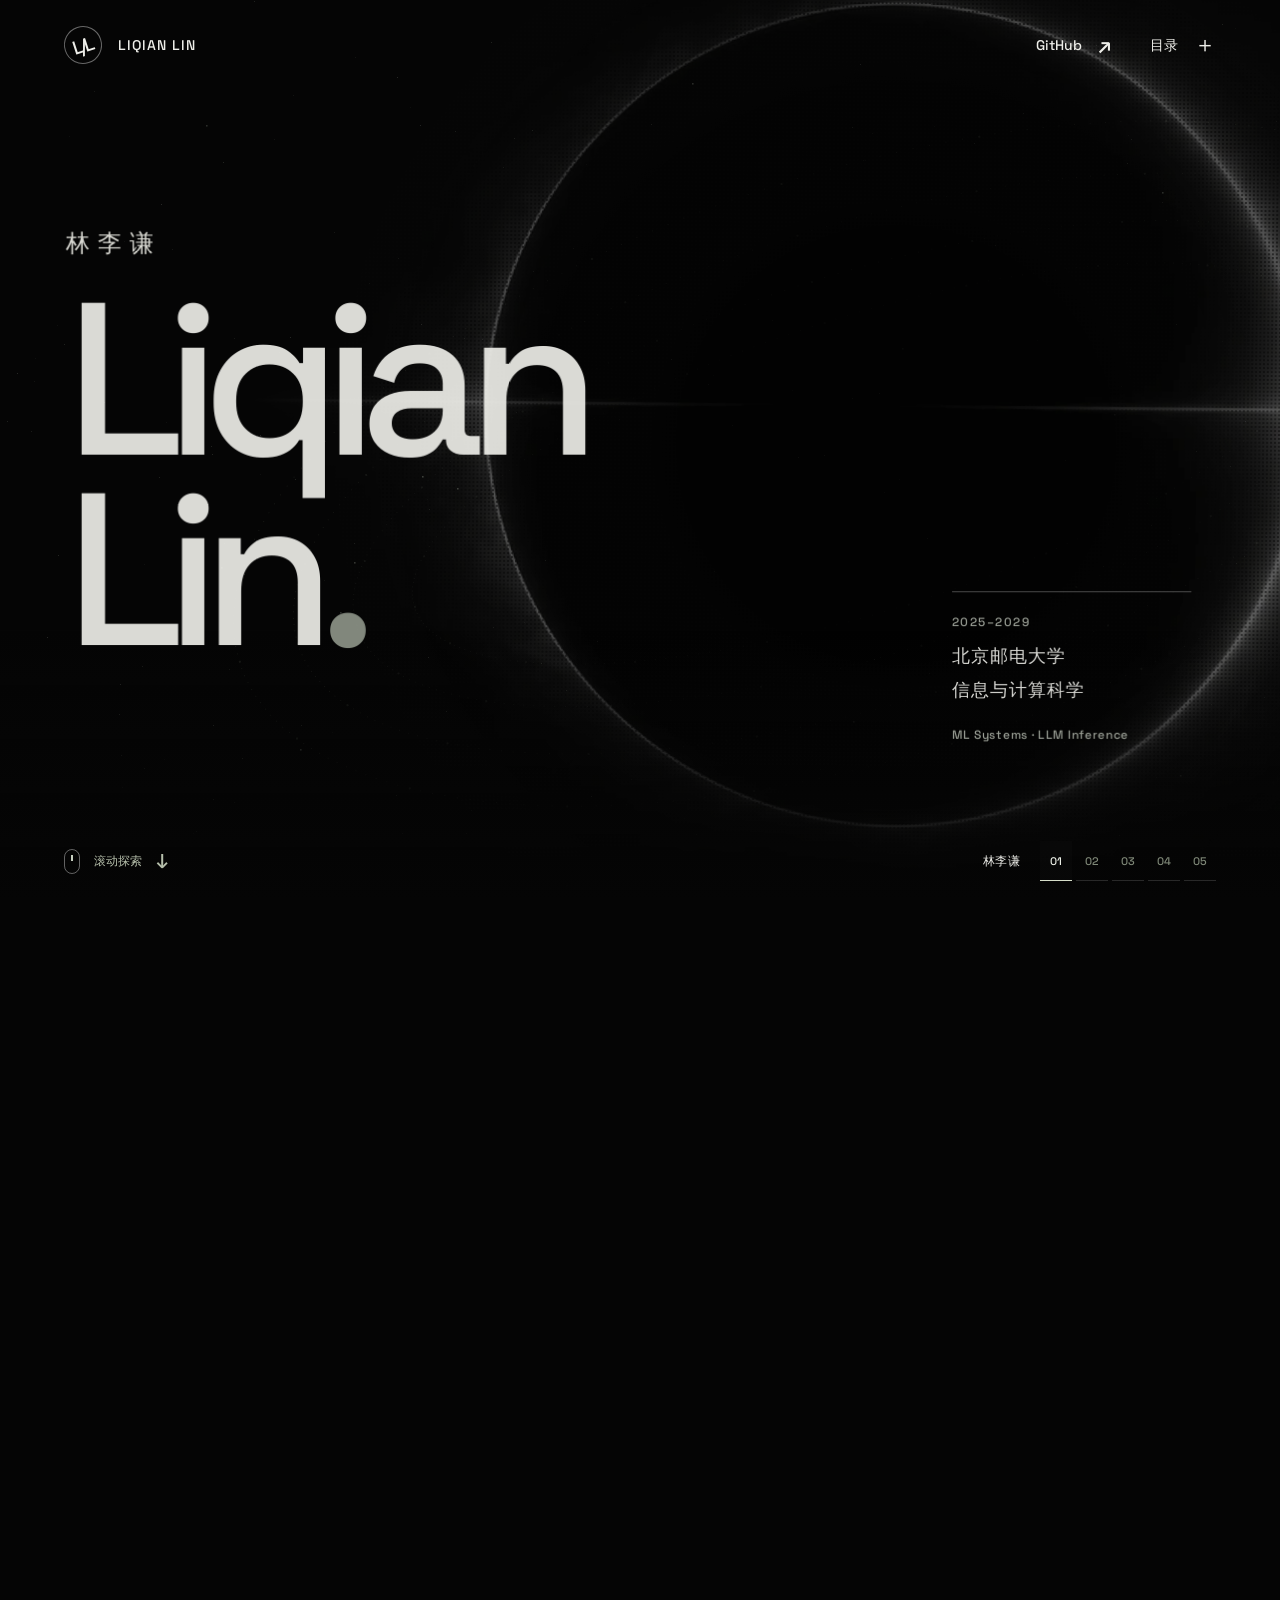
==== commit c11c57ef: "Increase eclipse mouse parallax amplitude" ====
--- a/index.html
+++ b/index.html
@@ -9,7 +9,7 @@
   <link rel="icon" href="./favicon.svg" type="image/svg+xml">
   <link rel="preload" href="./space-grotesk.ttf" as="font" type="font/ttf" crossorigin>
   <link rel="stylesheet" href="./styles.css?v=6-polish">
-  <script src="./script.js?v=6-polish" defer></script>
+  <script src="./script.js?v=6-pointer" defer></script>
   <script src="./activity.js?v=6-polish" defer></script>
 </head>
 <body>
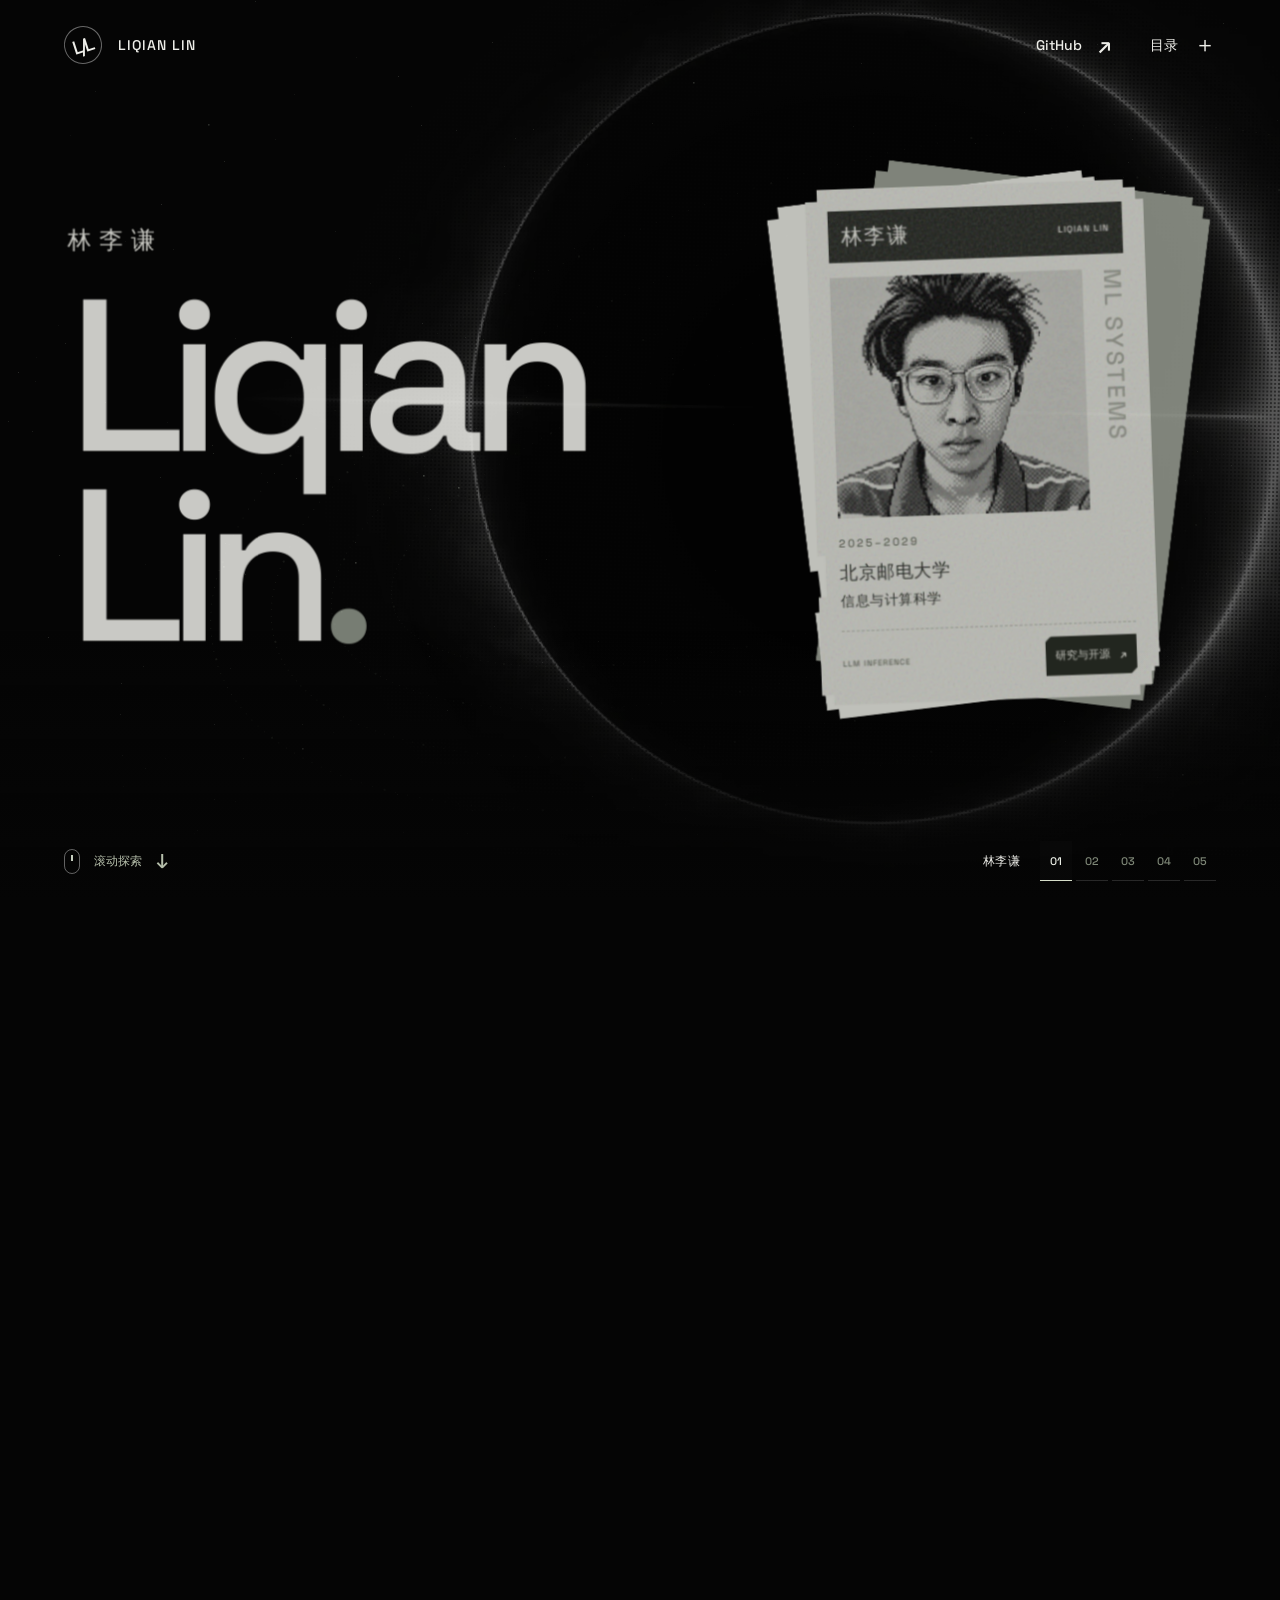
==== commit cef7b2e9: "Add layered paper profile card and halftone portrait" ====
--- a/index.html
+++ b/index.html
@@ -8,8 +8,8 @@
   <title>林李谦 Liqian Lin</title>
   <link rel="icon" href="./favicon.svg" type="image/svg+xml">
   <link rel="preload" href="./space-grotesk.ttf" as="font" type="font/ttf" crossorigin>
-  <link rel="stylesheet" href="./styles.css?v=6-polish">
-  <script src="./script.js?v=6-pointer" defer></script>
+  <link rel="stylesheet" href="./styles.css?v=6-paper">
+  <script src="./script.js?v=6-paper" defer></script>
   <script src="./activity.js?v=6-polish" defer></script>
 </head>
 <body>
@@ -27,9 +27,19 @@
   <main class="chapters" aria-label="个人主页">
     <section class="chapter is-active" id="home" aria-labelledby="home-title" data-label="林李谦">
       <div class="chapter-content home-layout">
-        <div class="hero-heading"><p class="kicker">林李谦</p><h1 id="home-title">Liqian<br>Lin<span class="name-period">.</span></h1></div>
-        <div class="identity-details"><p class="study-period">2025–2029</p><p>北京邮电大学</p><p>信息与计算科学</p><span>ML Systems · LLM Inference</span></div>
-        
+        <div class="hero-heading"><p class="kicker">林李谦</p><h1 id="home-title" aria-label="Liqian Lin">Liqian<br><span class="hero-surname">Lin<span class="name-period">.</span></span></h1></div>
+        <div class="profile-scene">
+          <div class="profile-stack">
+            <div class="paper-layer paper-layer-back" aria-hidden="true"></div>
+            <div class="paper-layer paper-layer-middle" aria-hidden="true"></div>
+            <article class="profile-card" aria-label="林李谦的个人档案">
+              <header class="profile-card-heading"><span>林李谦</span><small>LIQIAN LIN</small></header>
+              <div class="profile-portrait"><img src="./portrait-halftone.webp" width="1122" height="1402" alt="林李谦的黑白网点肖像" fetchpriority="high"><span>ML SYSTEMS</span></div>
+              <div class="profile-education"><p class="study-period">2025–2029</p><p class="profile-school">北京邮电大学</p><p>信息与计算科学</p></div>
+              <footer class="profile-card-footer"><span>LLM INFERENCE</span><a href="#vllm">研究与开源 <span aria-hidden="true">↗</span></a></footer>
+            </article>
+          </div>
+        </div>
       </div>
     </section>
 
--- a/styles.css
+++ b/styles.css
@@ -21,9 +21,28 @@
 .hero-heading .kicker{font-size:24px;letter-spacing:8px;margin-bottom:24px;color:#ecece5}
 h1{font-size:clamp(100px,min(17vw,26vh),240px);font-weight:500;letter-spacing:-.085em;line-height:.88;margin:0}
 .name-period{color:#8d9488}
-.identity-details{position:absolute;right:2%;bottom:8%;width:240px;padding-top:22px;border-top:1px solid #ffffff50}
-.identity-details p{margin:0 0 8px;font-size:18px;letter-spacing:1px;line-height:1.45}
-.identity-details span{display:block;margin-top:24px;color:#a8ada3;font-size:12px;letter-spacing:.7px}
+.profile-scene{position:absolute;right:5%;width:clamp(250px,28vw,340px)}
+.profile-stack{position:relative;transition:transform .35s cubic-bezier(.2,.75,.2,1);--paper-edge:polygon(0 12px,12px 12px,12px 0,calc(100% - 20px) 0,calc(100% - 20px) 8px,calc(100% - 8px) 8px,calc(100% - 8px) 20px,100% 20px,100% calc(100% - 28px),calc(100% - 8px) calc(100% - 28px),calc(100% - 8px) calc(100% - 10px),calc(100% - 20px) calc(100% - 10px),calc(100% - 20px) 100%,12px 100%,12px calc(100% - 10px),0 calc(100% - 10px),0 79%,8px 79%,8px 71%,0 71%)}
+.paper-layer,.profile-card{clip-path:var(--paper-edge);transform-origin:50% 70%}
+.paper-layer{position:absolute;inset:0;transition:transform .45s cubic-bezier(.2,.75,.2,1)}
+.paper-layer-back{transform:translate(15px,-8px) rotate(7deg);background:#969b90}
+.paper-layer-middle{transform:translate(-9px,1px) rotate(-7deg);background:#e2e3dc}
+.profile-card{position:relative;margin:0;background:#ddded6;color:#242721;padding:22px;transform:rotate(-2deg);transition:transform .45s cubic-bezier(.2,.75,.2,1)}
+.profile-card::after{content:"";position:absolute;inset:0;pointer-events:none;opacity:.22;background-image:url("data:image/svg+xml,%3Csvg viewBox='0 0 160 160' xmlns='http://www.w3.org/2000/svg'%3E%3Cfilter id='n'%3E%3CfeTurbulence type='fractalNoise' baseFrequency='.82' numOctaves='3' stitchTiles='stitch'/%3E%3C/filter%3E%3Cpath fill='%23888' filter='url(%23n)' d='M0 0h160v160H0z'/%3E%3C/svg%3E")}
+.profile-card-heading{display:flex;align-items:center;justify-content:space-between;gap:12px;background:#242721;color:#f0f0e9;padding:12px 13px;margin:0 0 15px}
+.profile-card-heading>span{font-size:21px;letter-spacing:2px;white-space:nowrap}.profile-card-heading small{font-size:9px;letter-spacing:1px}
+.profile-portrait{display:grid;grid-template-columns:minmax(0,1fr) 26px;gap:16px;height:clamp(155px,28svh,242px);margin-bottom:17px}
+.profile-portrait img{display:block;width:100%;height:100%;min-height:0;object-fit:cover;object-position:center 40%;filter:grayscale(1) contrast(1.08);mix-blend-mode:multiply}
+.profile-portrait>span{writing-mode:vertical-rl;font-size:24px;letter-spacing:3px;color:#9c9f94;white-space:nowrap;line-height:1}
+.profile-education p{margin:0 0 5px;font-size:14px;line-height:1.5;letter-spacing:.5px}.profile-education .study-period{font-size:11px;letter-spacing:2px;color:#626759;margin-bottom:7px}.profile-education .profile-school{font-size:18px}
+.profile-card-footer{display:flex;align-items:center;justify-content:space-between;gap:10px;margin-top:19px;padding-top:12px;border-top:1px dashed #777e6f80}.profile-card-footer>span{font-size:8px;letter-spacing:1px;color:#626759}.profile-card-footer a{position:relative;z-index:1;display:flex;min-height:40px;align-items:center;gap:10px;padding:8px 10px;background:#292d25;color:#eeeee6;font-size:11px;clip-path:polygon(6px 0,100% 0,100% calc(100% - 6px),calc(100% - 6px) 100%,0 100%,0 6px)}
+.profile-card-footer a:focus-visible{outline:0;background:#0a0c08;box-shadow:inset 0 0 0 2px #899c6a}
+@media(hover:hover) and (pointer:fine){.profile-stack:hover .paper-layer-back{transform:translate(22px,-13px) rotate(10deg)}.profile-stack:hover .paper-layer-middle{transform:translate(-16px,3px) rotate(-10deg)}.profile-stack:hover .profile-card{transform:translateY(-5px) rotate(0deg)}.profile-card-footer a:hover{background:#0a0c08}}
+@media(max-width:1000px) and (min-width:701px){.profile-scene{right:7%;width:clamp(245px,29vw,290px)}.profile-card{padding:19px}.profile-card-heading small{font-size:8px}.profile-card-heading>span{font-size:18px}.hero-heading .kicker{font-size:22px}}
+@media(max-width:700px){.home-layout{flex-direction:column;align-items:flex-start;justify-content:center;gap:30px;padding:0}.hero-heading .kicker{font-size:17px;letter-spacing:5px;margin-bottom:10px}.hero-heading h1{font-size:clamp(49px,14vw,84px);letter-spacing:-.075em;line-height:1}.hero-heading h1 br{display:none}.hero-surname{margin-left:.18em}.profile-scene{position:relative;right:auto;align-self:center;width:min(72vw,280px);flex-shrink:0}.profile-card{padding:19px}.profile-card-heading{padding:10px 12px;margin-bottom:12px}.profile-card-heading>span{font-size:18px}.profile-portrait{height:clamp(150px,25svh,205px);margin-bottom:14px}.profile-card-footer{margin-top:14px;padding-top:10px}.profile-education .profile-school{font-size:16px}.profile-education p{font-size:13px}.profile-portrait>span{font-size:22px}}
+@media(max-width:700px) and (max-height:720px){.home-layout{gap:20px}.profile-scene{width:min(68vw,245px)}.profile-card{padding:17px}.profile-portrait{height:150px}.profile-card-heading{margin-bottom:10px}.profile-card-footer{margin-top:10px}.profile-education p{margin-bottom:3px}}
+@media(prefers-reduced-motion:reduce){.profile-stack,.profile-stack:hover .profile-card{transform:none!important}.profile-stack:hover .paper-layer-back{transform:translate(15px,-8px) rotate(7deg)}.profile-stack:hover .paper-layer-middle{transform:translate(-9px,1px) rotate(-7deg)}}
+
 .kicker{font-size:12px;letter-spacing:2.2px;color:#a7aaa1;margin:0 0 30px;line-height:1.5}
 .work-layout{display:grid;grid-template-columns:minmax(0,1.1fr) minmax(0,1fr);gap:8%;align-items:center}
 .work-heading{position:relative;align-self:center}
@@ -59,11 +78,11 @@
 .js .chapter{position:fixed;inset:0;opacity:0;pointer-events:none;min-height:0;will-change:opacity,transform;transform:translate3d(0,70px,0)}
 .js .chapter.is-active{pointer-events:auto}
 .scroll-step{height:100svh;scroll-snap-align:start;scroll-snap-stop:always}
-@media(min-width:1500px){.chapter-content{height:calc(100svh - 220px);max-width:1600px}.work-copy{max-width:590px}.description{font-size:18px}.activity-main strong{font-size:16px}.activity-row{padding:20px 0}.inline-link{font-size:14px}.section-label{font-size:14px}.hero-heading .kicker{font-size:28px}.identity-details{width:300px}.identity-details p{font-size:21px}}
-@media(max-width:1000px){.work-layout{grid-template-columns:minmax(0,.95fr) minmax(0,1.1fr);gap:7%}.work-heading h2{font-size:clamp(62px,10vw,100px)}.activity-row{gap:10px;padding:13px 0}.activity-main strong{font-size:13px}.link-arrow{display:none}.work-copy h3{font-size:28px}.description{font-size:15px}.section-label{margin-bottom:18px}.identity-details{right:0;width:210px}.hero-heading .kicker{font-size:22px}}
+@media(min-width:1500px){.chapter-content{height:calc(100svh - 220px);max-width:1600px}.work-copy{max-width:590px}.description{font-size:18px}.activity-main strong{font-size:16px}.activity-row{padding:20px 0}.inline-link{font-size:14px}.section-label{font-size:14px}.hero-heading .kicker{font-size:28px}}
+@media(max-width:1000px){.work-layout{grid-template-columns:minmax(0,.95fr) minmax(0,1.1fr);gap:7%}.work-heading h2{font-size:clamp(62px,10vw,100px)}.activity-row{gap:10px;padding:13px 0}.activity-main strong{font-size:13px}.link-arrow{display:none}.work-copy h3{font-size:28px}.description{font-size:15px}.section-label{margin-bottom:18px}}
 @media(max-width:700px){
   :root{--gutter:24px}.site-header{height:74px}.brand{gap:10px;font-size:11px;letter-spacing:.4px}.brand-symbol{width:31px;height:31px;font-size:16px}.header-actions{gap:22px;font-size:12px}.header-actions a,.header-actions button{gap:8px}.header-actions span{font-size:18px}
-  .chapter-content{height:calc(100svh - 154px);min-height:0}.home-layout{align-items:flex-start;padding-top:12vh}.hero-heading .kicker{font-size:20px;margin-bottom:23px}.hero-heading h1{font-size:clamp(104px,23vw,160px);letter-spacing:-.08em}.identity-details{bottom:5%;right:0;left:0;width:100%;padding-top:20px}.identity-details p{font-size:16px;margin-bottom:7px}.identity-details span{font-size:11px;margin-top:17px}
+  .chapter-content{height:calc(100svh - 154px);min-height:0}
   .work-layout{display:flex;flex-direction:column;align-items:stretch;gap:26px;justify-content:center}.work-heading{align-self:stretch}.kicker{font-size:11px;letter-spacing:1.4px;margin-bottom:16px}.work-heading h2{font-size:clamp(57px,15vw,90px);letter-spacing:-.07em;line-height:.95;margin-bottom:15px}.moon-title br{display:none}.work-domain{font-size:10px;letter-spacing:1.4px}.signal-diagram,.glossa-glyph{display:none}
   .work-copy{max-height:calc(100% - 145px);padding:0 2px 5px;flex-shrink:1}.section-label{display:none}.work-copy h3{font-size:22px;line-height:1.4;margin-bottom:13px}.work-copy h3 br{display:none}.description{font-size:14px;line-height:1.8;margin-bottom:18px}.activity-row{padding:12px 0;gap:10px}.activity-main strong{font-size:13px}.activity-main small{font-size:11px;margin-top:4px}.pr-state{font-size:10px}.inline-link{font-size:12px;padding:12px 0;gap:10px}.inline-link>span{font-size:11px}.research-detail{font-size:12px}.research-detail summary{padding:12px 0}.research-detail p{font-size:13px}.sync-status{font-size:10px;margin-top:10px}
   .glossa-example{padding:15px 0;margin:0 0 20px}.quote-line{margin:6px 0 10px}.glossa-example i{height:13px;margin-top:10px}.solid-link{font-size:13px;padding:11px 17px}.blog-copy{min-height:240px}.blog-heading{font-size:12px}.empty-posts{font-size:17px;margin:40px 0 60px}
@@ -74,13 +93,10 @@
 @media(max-width:360px){:root{--gutter:20px}.header-actions{gap:15px}.brand{font-size:10px}.work-layout{gap:20px}.work-copy h3{font-size:20px}.work-heading h2{font-size:54px}.work-domain{font-size:9px}.activity-main strong{font-size:12px}.pr-state{font-size:9px}}
 @media(prefers-reduced-motion:reduce){*,*::before,*::after{scroll-behavior:auto!important;transition:none!important;animation:none!important}.js .chapter{transform:none!important}.solid-link:hover,.solid-link:active{transform:none}}
 
-
 .pr-state,.sync-status{font-size:12px}
 @media(max-width:700px){.description{font-size:16px}.activity-main small,.pr-state,.sync-status{font-size:12px}.feed .activity-row:nth-child(n+3){display:none}}
 html:has(#site-index[open]){overflow:hidden}
 
-.identity-details .study-period{font-size:12px;letter-spacing:1.5px;color:#a8ada3;margin-bottom:12px}
-
 .featured-contribution{display:flex;justify-content:space-between;align-items:center;gap:14px;padding:15px 17px;border:1px solid #a2af8a42;background:linear-gradient(120deg,#c0cbaa0b,transparent);transition:border-color .2s,background .2s}.featured-contribution small{display:block;font-size:12px;line-height:1.5;color:#c2bfd7;margin-bottom:5px}.featured-contribution strong{display:block;font-size:15px;font-weight:500;line-height:1.55}.featured-arrow{font-size:22px;color:#aeb99e}.featured-contribution:hover{border-color:#acb99b;background:#c0cbaa0b}.feed-heading{display:flex;align-items:center;justify-content:space-between;gap:12px;margin-top:22px;padding-bottom:12px;font-size:12px;color:#949e88}.feed-heading a{color:#c7d0bb;padding:5px 0}.feed-heading a span{margin-left:8px}.feed-empty{margin:0;padding:17px 0;color:#949e88;font-size:13px;border-bottom:1px solid var(--line)}.vllm-copy .research-detail{border-top:0}.vllm-copy .research-detail>div>.inline-link:first-child{display:flex;margin-right:0;padding-top:0}.next-scene{white-space:nowrap}
 @media(max-width:700px){.featured-contribution{padding:12px 14px}.featured-contribution strong{font-size:13px}.featured-contribution small{font-size:11px;margin-bottom:4px}.feed-heading{margin-top:16px;padding-bottom:7px;font-size:11px}.featured-arrow{font-size:19px}}
 @media(max-width:360px){.chapter-nav a{width:24px}.scene-footer{gap:8px}.featured-contribution{padding:10px 12px}.featured-contribution strong{font-size:12px}}
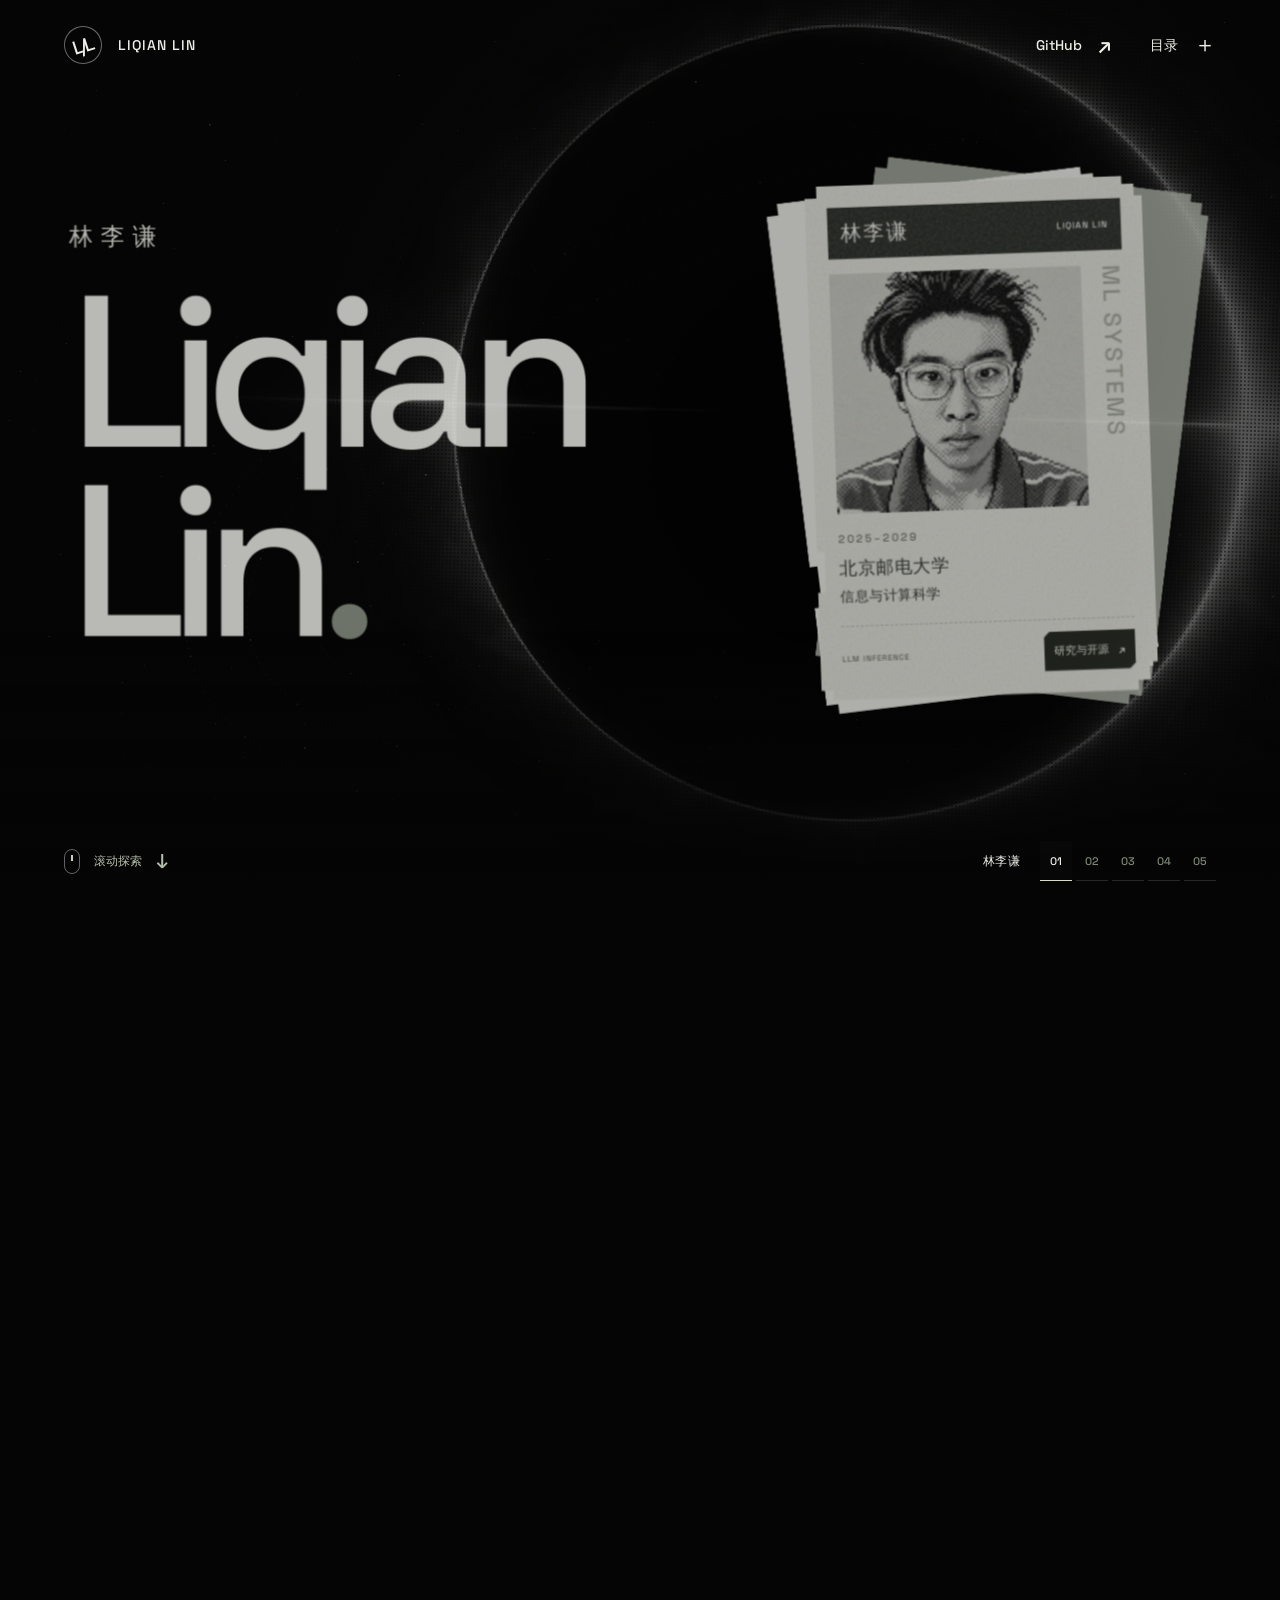
==== commit e9111cd8: "Use natural English for vLLM technical copy" ====
--- a/index.html
+++ b/index.html
@@ -8,7 +8,7 @@
   <title>林李谦 Liqian Lin</title>
   <link rel="icon" href="./favicon.svg" type="image/svg+xml">
   <link rel="preload" href="./space-grotesk.ttf" as="font" type="font/ttf" crossorigin>
-  <link rel="stylesheet" href="./styles.css?v=6-paper">
+  <link rel="stylesheet" href="./styles.css?v=6-terms">
   <script src="./script.js?v=6-paper" defer></script>
   <script src="./activity.js?v=6-polish" defer></script>
 </head>
@@ -47,12 +47,12 @@
       <div class="chapter-content work-layout">
         <div class="work-heading"><p class="kicker">01 / OPEN SOURCE</p><h2 id="vllm-title">vLLM<span class="name-period">.</span></h2><p class="work-domain">KV OFFLOADING</p><div class="signal-diagram" aria-hidden="true"><span>REQUEST</span><i></i><span>CONTEXT</span><i></i><span>CACHE</span></div></div>
         <div class="work-copy vllm-copy">
-          <h3>请求上下文<br>传入缓存策略。</h3>
-          <p class="description">将请求上下文 ReqContext 接入 CPU KV Cache 的策略接口。</p>
-          <a class="featured-contribution" href="https://github.com/vllm-project/vllm/pull/47744" target="_blank" rel="noopener noreferrer"><span><small>代表贡献 · 已合并 · #47744</small><strong>请求上下文 → CachePolicy.touch</strong></span><span class="featured-arrow" aria-hidden="true">↗</span></a>
+          <h3 lang="en">Request Context for Cache Policies.</h3>
+          <p class="description" lang="en">Pass ReqContext into CachePolicy.touch for CPU KV Cache offloading.</p>
+          <a class="featured-contribution" href="https://github.com/vllm-project/vllm/pull/47744" target="_blank" rel="noopener noreferrer"><span><small>代表贡献 · 已合并 · #47744</small><strong lang="en">Pass ReqContext to CachePolicy.touch</strong></span><span class="featured-arrow" aria-hidden="true">↗</span></a>
           <div class="feed-heading"><span>最近动态</span><a href="https://github.com/vllm-project/vllm/pulls?q=is%3Apr+author%3Ajacklin78911-collab" target="_blank" rel="noopener noreferrer">全部贡献 <span aria-hidden="true">↗</span></a></div>
           <div class="feed" id="vllm-feed" aria-label="vLLM 最近动态"><a class="activity-row" href="https://github.com/vllm-project/vllm/pull/56836" target="_blank" rel="noopener noreferrer"><span class="activity-main"><strong>Bound unanswered P2P lookup waits</strong><small>#56836 · 2026.09.15</small></span><span class="pr-state open">进行中</span><span class="link-arrow" aria-hidden="true">↗</span></a></div>
-          <details class="research-detail"><summary>研究与设计说明 <span aria-hidden="true">＋</span></summary><div><a class="inline-link" href="https://github.com/vllm-project/vllm/issues/45405" target="_blank" rel="noopener noreferrer">RFC #45405 <span>请求感知的 KV 驱逐策略</span><b aria-hidden="true">↗</b></a><p>KV Cache 分层研究：在报告的受控多轮负载中，前缀恢复将第二轮首 token 延迟从 661 ms 降至 158 ms。容量受限时，所测 LRU / ARC 未恢复完整前缀。</p><a class="inline-link" href="https://github.com/jacklin78911-collab/kv-cache-tiering-study/raw/main/kv-tiering-technical-report.pdf" target="_blank" rel="noopener noreferrer">技术报告 <b aria-hidden="true">↗</b></a><a class="inline-link" href="https://github.com/jacklin78911-collab/kv-cache-tiering-study" target="_blank" rel="noopener noreferrer">研究仓库 <b aria-hidden="true">↗</b></a></div></details>
+          <details class="research-detail"><summary>研究与设计说明 <span aria-hidden="true">＋</span></summary><div><a class="inline-link" href="https://github.com/vllm-project/vllm/issues/45405" target="_blank" rel="noopener noreferrer">RFC #45405 <span lang="en">Request-aware KV Eviction</span><b aria-hidden="true">↗</b></a><p lang="en">KV Cache Tiering: on the controlled multi-turn workload in the report, prefix restoration reduced second-turn TTFT from 661 ms to 158 ms. Under the tested capacity limit, LRU / ARC did not restore the full prefix.</p><a class="inline-link" href="https://github.com/jacklin78911-collab/kv-cache-tiering-study/raw/main/kv-tiering-technical-report.pdf" target="_blank" rel="noopener noreferrer">技术报告 <b aria-hidden="true">↗</b></a><a class="inline-link" href="https://github.com/jacklin78911-collab/kv-cache-tiering-study" target="_blank" rel="noopener noreferrer">研究仓库 <b aria-hidden="true">↗</b></a></div></details>
           <p class="sync-status" id="vllm-sync" data-snapshot="2026.09.15">数据截至 2026.09.15</p>
         </div>
       </div>
--- a/styles.css
+++ b/styles.css
@@ -50,7 +50,8 @@
 .work-domain{font-size:12px;letter-spacing:2px;color:#a4aaa0;margin:0;line-height:1.8}
 .work-copy{max-height:100%;overflow-y:auto;overflow-x:hidden;padding:4px 4px 8px;scrollbar-width:thin;scrollbar-color:#444 transparent;overscroll-behavior-y:auto}
 .section-label{margin:0 0 22px;color:#a7ada1;font-size:12px;letter-spacing:1px}
-.work-copy h3{font-size:clamp(27px,2.65vw,40px);font-weight:500;letter-spacing:-1px;line-height:1.35;margin:0 0 22px}
+.work-copy h3{font-size:clamp(27px,2.65vw,40px);font-weight:500;letter-spacing:-1px;line-height:1.35;margin:0 0 22px}
+.vllm-copy h3{text-wrap:balance}
 .description{font-size:16px;color:#bec1b8;line-height:1.85;margin:0 0 25px;overflow-wrap:anywhere}
 .signal-diagram{display:flex;gap:12px;align-items:center;color:#88917f;font-size:10px;letter-spacing:1px;margin-top:74px;max-width:330px}
 .signal-diagram i{height:1px;background:linear-gradient(90deg,#ffffff20,#ffffff70);flex:1;min-width:15px;position:relative}.signal-diagram i::after{content:"";position:absolute;width:4px;height:4px;right:0;top:-1.5px;background:#b9c2af}
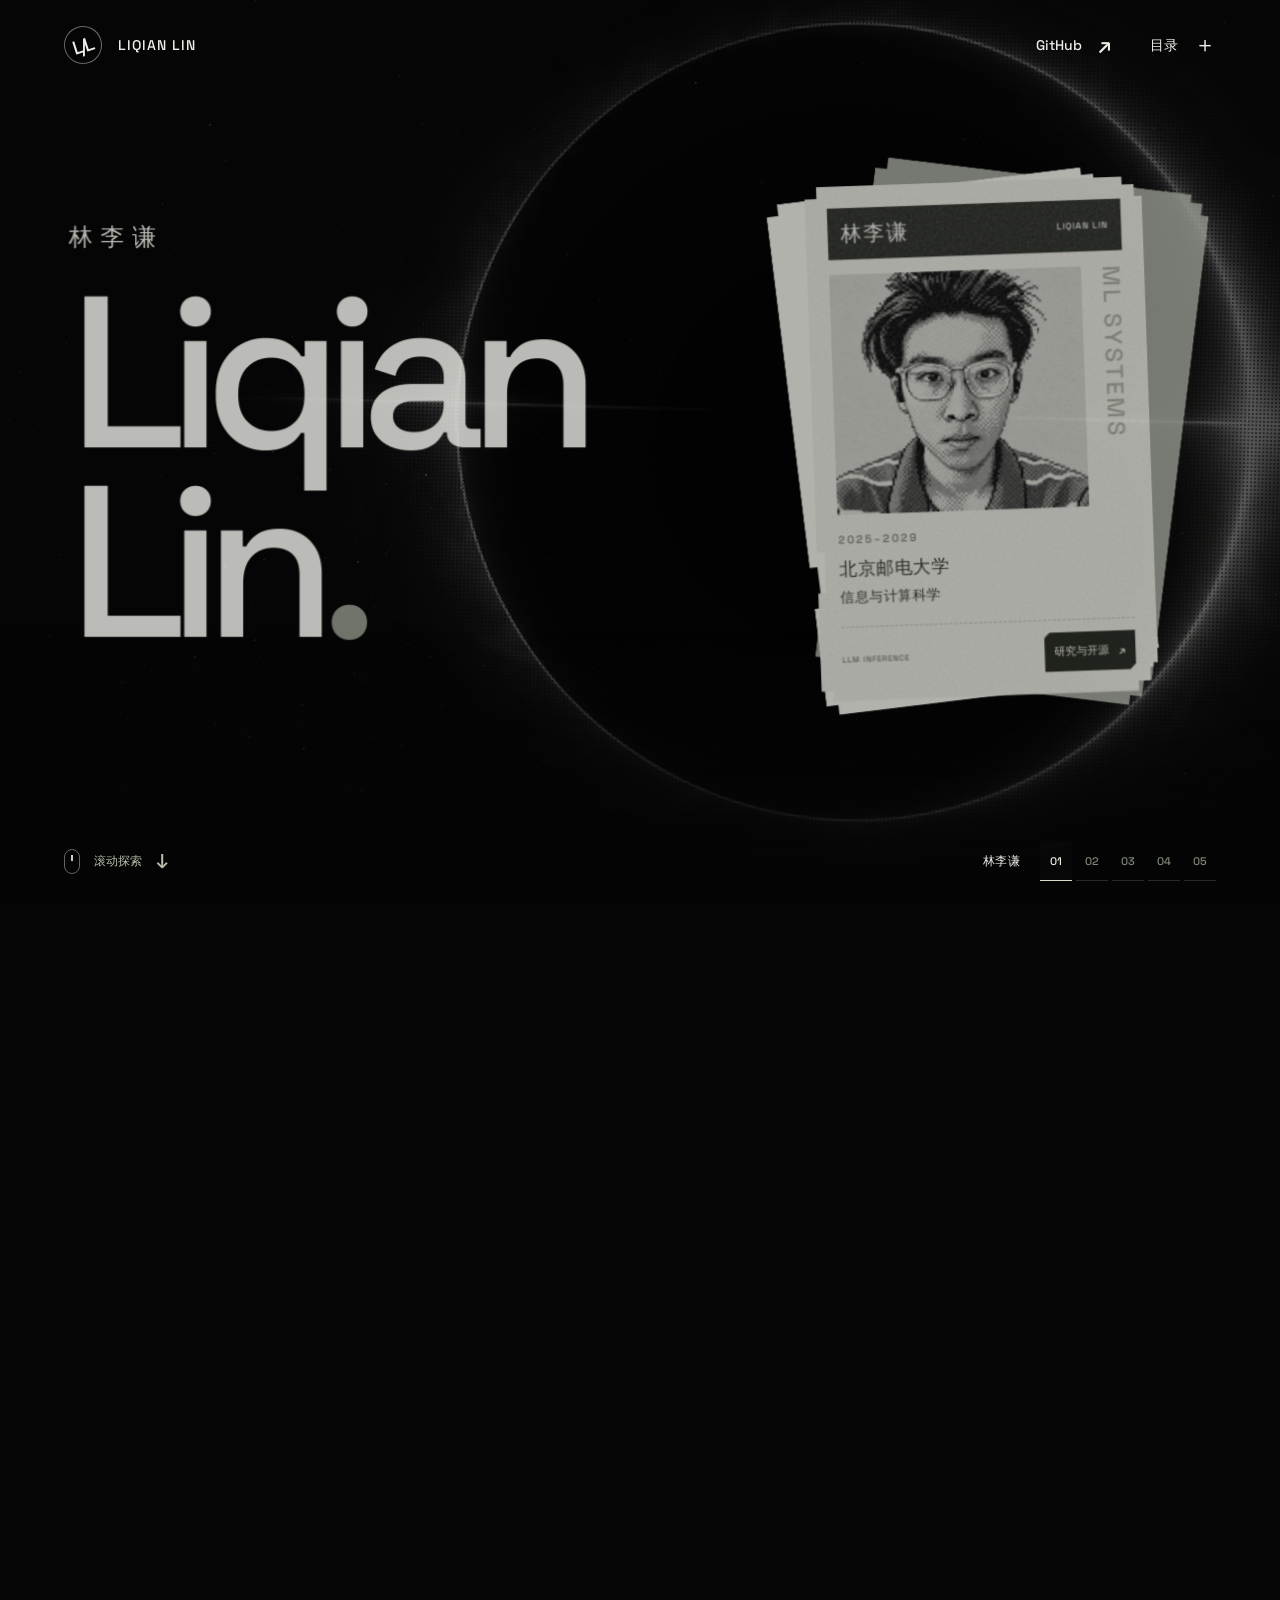
==== commit 11b572a9: "Publish research topic selection retrospective" ====
--- a/index.html
+++ b/index.html
@@ -81,7 +81,7 @@
     <section class="chapter" id="blog" aria-labelledby="blog-title" data-label="博客">
       <div class="chapter-content work-layout">
         <div class="work-heading"><p class="kicker">04 / BLOG</p><h2 id="blog-title">Notes<span class="name-period">.</span></h2><p class="work-domain">博客</p></div>
-        <div class="work-copy blog-copy"><div class="blog-heading"><span>文章</span><span id="post-count">00</span></div><div id="posts"><p class="empty-posts">暂未发布文章。</p></div><a class="inline-link blog-github" href="https://github.com/jacklin78911-collab" target="_blank" rel="noopener noreferrer">@jacklin78911-collab <b aria-hidden="true">↗</b></a></div>
+        <div class="work-copy blog-copy"><div class="blog-heading"><span>文章</span><span id="post-count">01</span></div><div id="posts"><a class="post-row" href="./choosing-research-topics.html"><small>2026.09.15</small><h3>最近的科研进展：毙了不少选题</h3><p>调好的 baseline、算得清的收益上界，还有一轮没能下结论的实验。最近，我开始认真研究一个问题：什么时候该停止给 idea 续命。</p></a></div><a class="inline-link blog-github" href="https://github.com/jacklin78911-collab" target="_blank" rel="noopener noreferrer">@jacklin78911-collab <b aria-hidden="true">↗</b></a></div>
       </div>
     </section>
   </main>
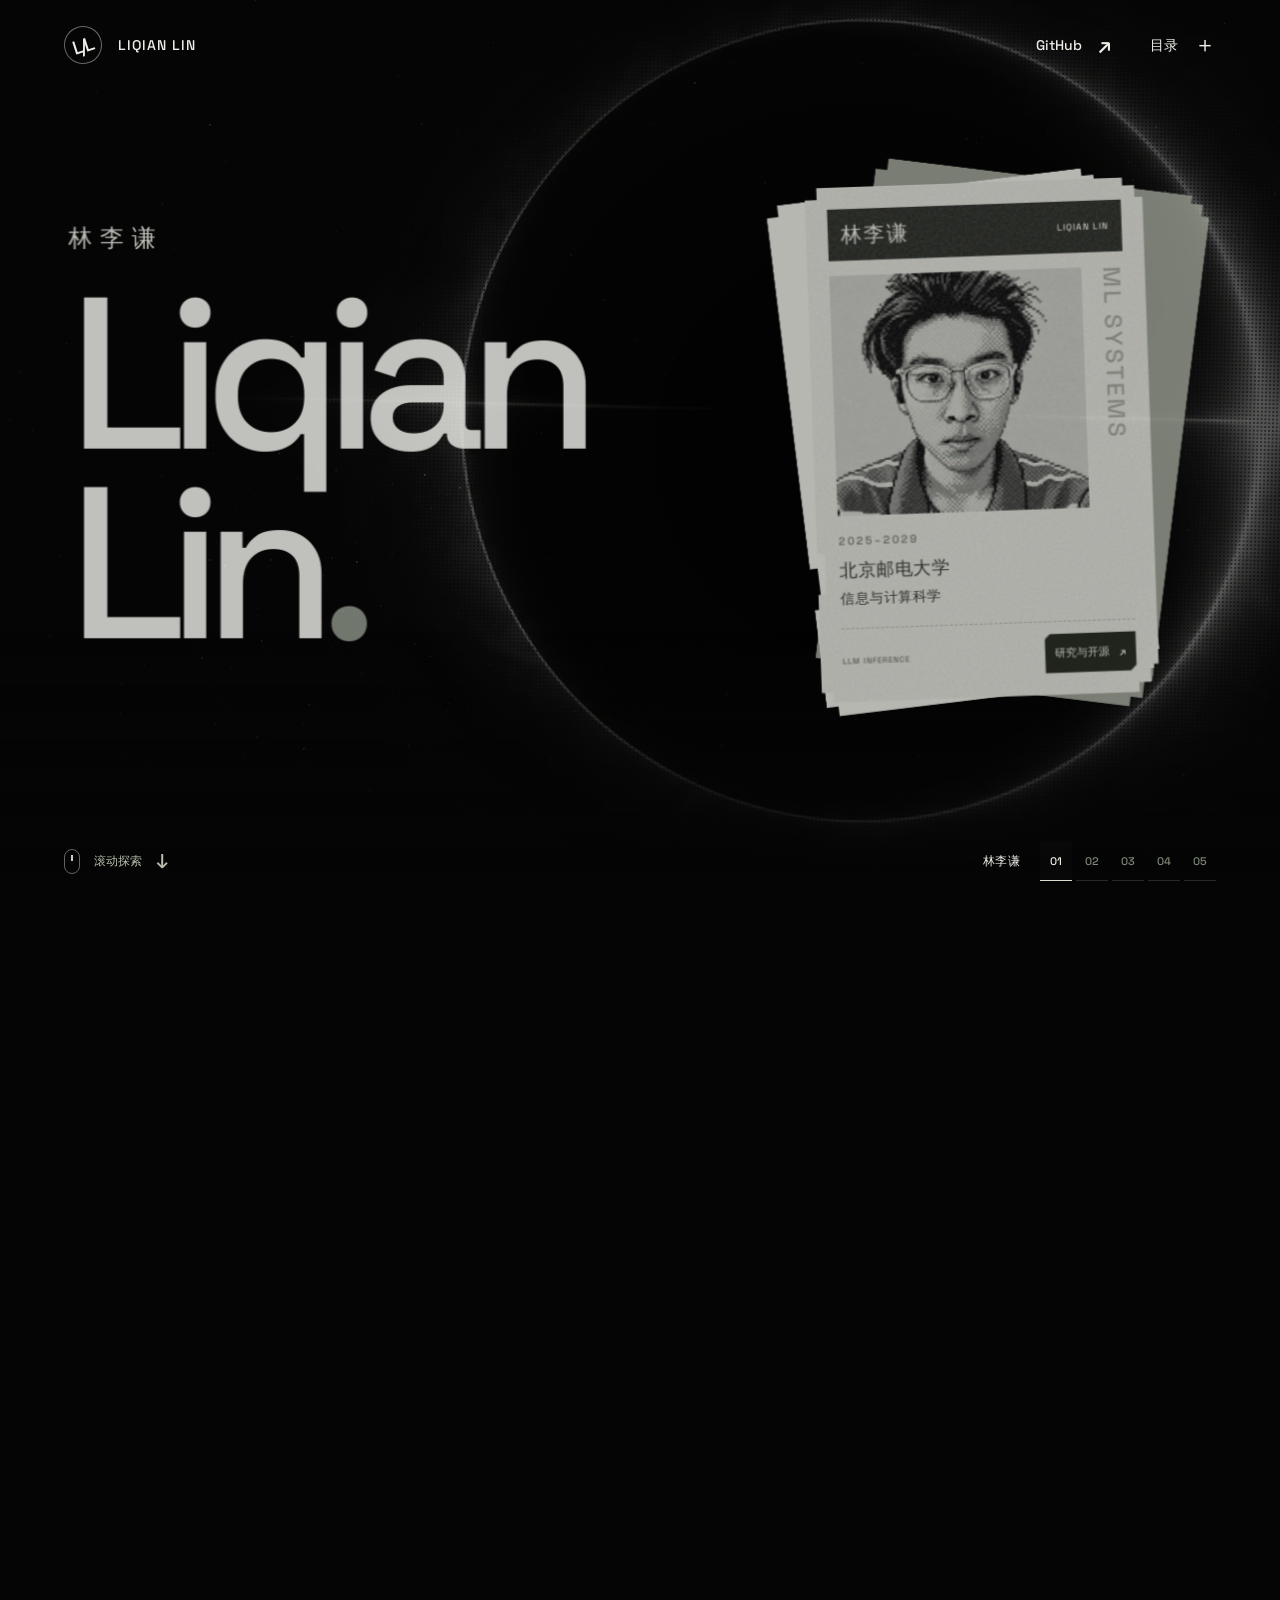
==== commit c451d7f3: "Rename blog title" ====
--- a/index.html
+++ b/index.html
@@ -81,7 +81,7 @@
     <section class="chapter" id="blog" aria-labelledby="blog-title" data-label="博客">
       <div class="chapter-content work-layout">
         <div class="work-heading"><p class="kicker">04 / BLOG</p><h2 id="blog-title">Notes<span class="name-period">.</span></h2><p class="work-domain">博客</p></div>
-        <div class="work-copy blog-copy"><div class="blog-heading"><span>文章</span><span id="post-count">01</span></div><div id="posts"><a class="post-row" href="./choosing-research-topics.html"><small>2026.09.15</small><h3>最近的科研进展：毙了不少选题</h3><p>调好的 baseline、算得清的收益上界，还有一轮没能下结论的实验。最近，我开始认真研究一个问题：什么时候该停止给 idea 续命。</p></a></div><a class="inline-link blog-github" href="https://github.com/jacklin78911-collab" target="_blank" rel="noopener noreferrer">@jacklin78911-collab <b aria-hidden="true">↗</b></a></div>
+        <div class="work-copy blog-copy"><div class="blog-heading"><span>文章</span><span id="post-count">01</span></div><div id="posts"><a class="post-row" href="./choosing-research-topics.html"><small>2026.09.15</small><h3>给 idea 办葬礼之前</h3><p>调好的 baseline、算得清的收益上界，还有一轮没能下结论的实验。最近，我开始认真研究一个问题：什么时候该停止给 idea 续命。</p></a></div><a class="inline-link blog-github" href="https://github.com/jacklin78911-collab" target="_blank" rel="noopener noreferrer">@jacklin78911-collab <b aria-hidden="true">↗</b></a></div>
       </div>
     </section>
   </main>
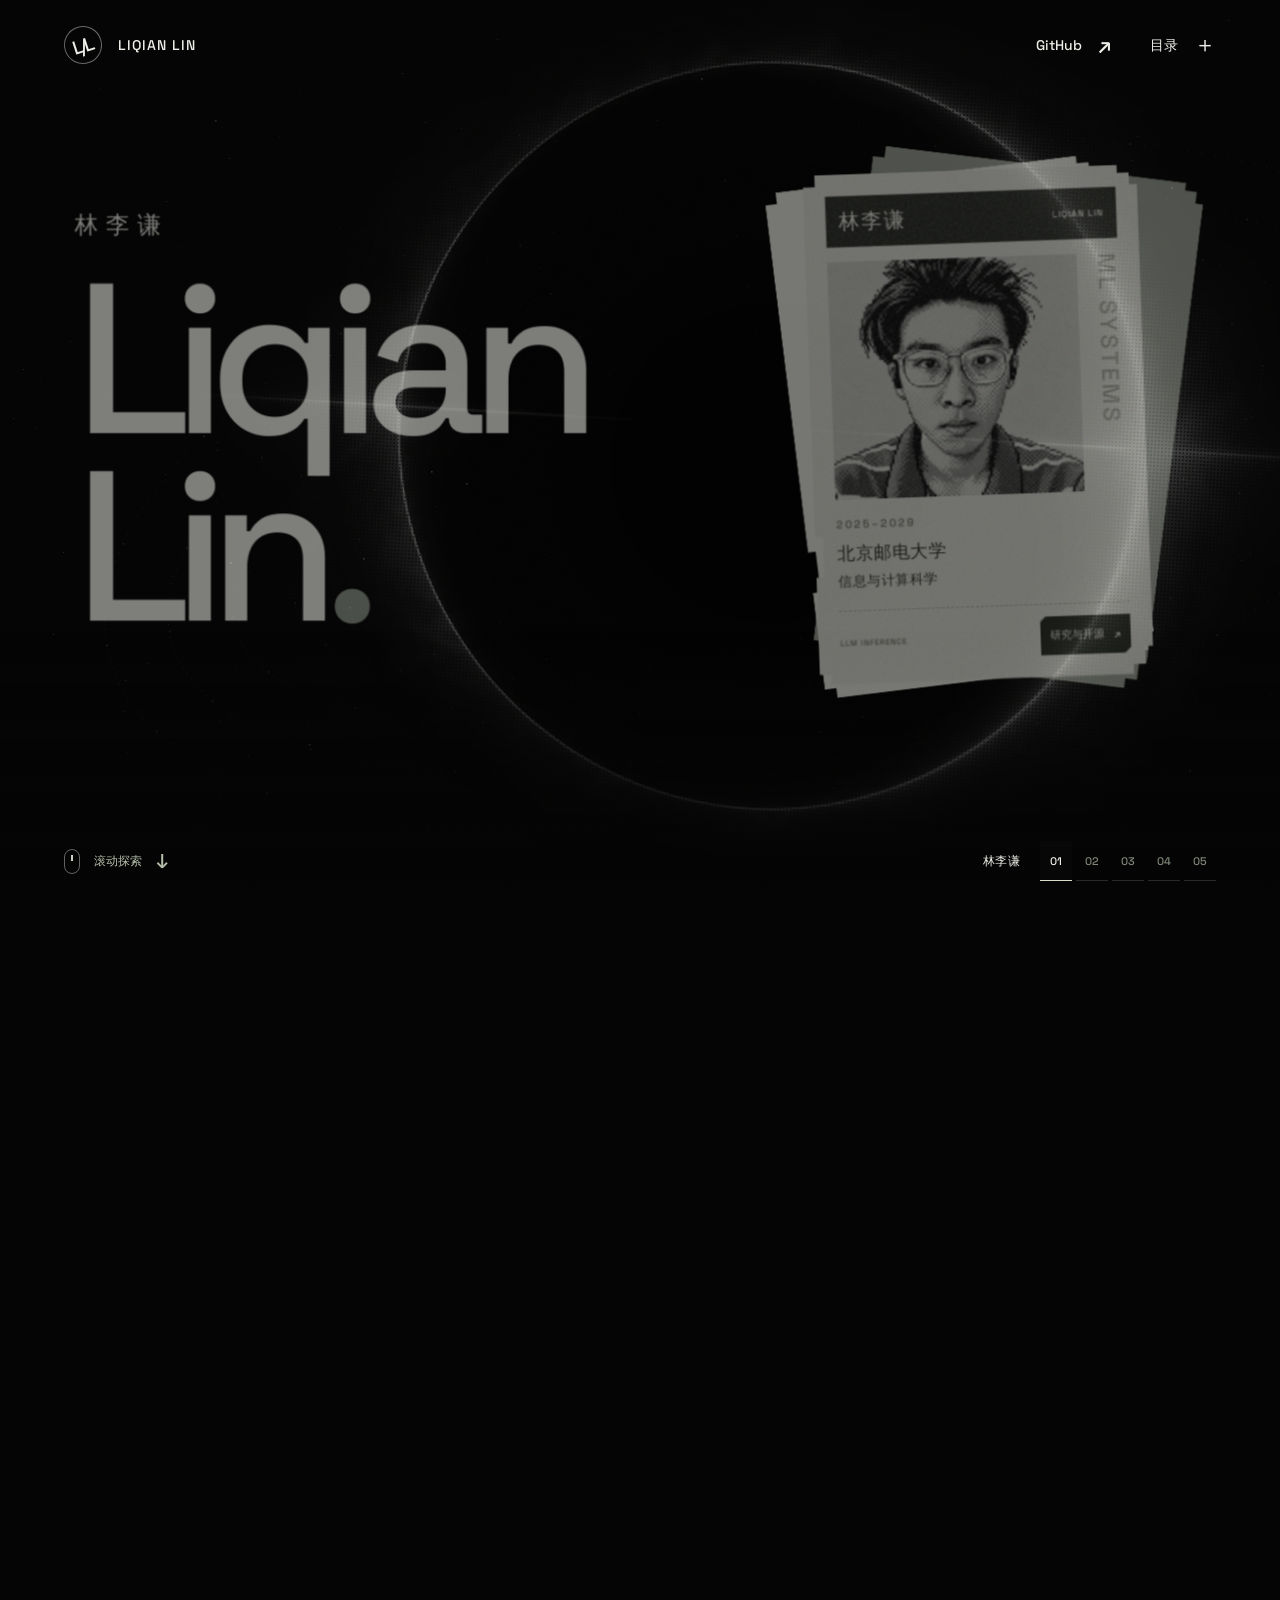
==== commit 994761fa: "Expand research retrospective with algorithm and systems ideas" ====
--- a/index.html
+++ b/index.html
@@ -81,7 +81,7 @@
     <section class="chapter" id="blog" aria-labelledby="blog-title" data-label="博客">
       <div class="chapter-content work-layout">
         <div class="work-heading"><p class="kicker">04 / BLOG</p><h2 id="blog-title">Notes<span class="name-period">.</span></h2><p class="work-domain">博客</p></div>
-        <div class="work-copy blog-copy"><div class="blog-heading"><span>文章</span><span id="post-count">01</span></div><div id="posts"><a class="post-row" href="./choosing-research-topics.html"><small>2026.09.15</small><h3>给 idea 办葬礼之前</h3><p>调好的 baseline、算得清的收益上界，还有一轮没能下结论的实验。最近，我开始认真研究一个问题：什么时候该停止给 idea 续命。</p></a></div><a class="inline-link blog-github" href="https://github.com/jacklin78911-collab" target="_blank" rel="noopener noreferrer">@jacklin78911-collab <b aria-hidden="true">↗</b></a></div>
+        <div class="work-copy blog-copy"><div class="blog-heading"><span>文章</span><span id="post-count">01</span></div><div id="posts"><a class="post-row" href="./choosing-research-topics.html"><small>2026.09.15</small><h3>给 idea 办葬礼之前</h3><p>从 ASRO 奖励、残差分支到 KV 压缩与 GPU 调度，翻一翻最近的选题记录：哪些被实验劝退，哪些输给简单基线，哪些还不能下结论。</p></a></div><a class="inline-link blog-github" href="https://github.com/jacklin78911-collab" target="_blank" rel="noopener noreferrer">@jacklin78911-collab <b aria-hidden="true">↗</b></a></div>
       </div>
     </section>
   </main>
